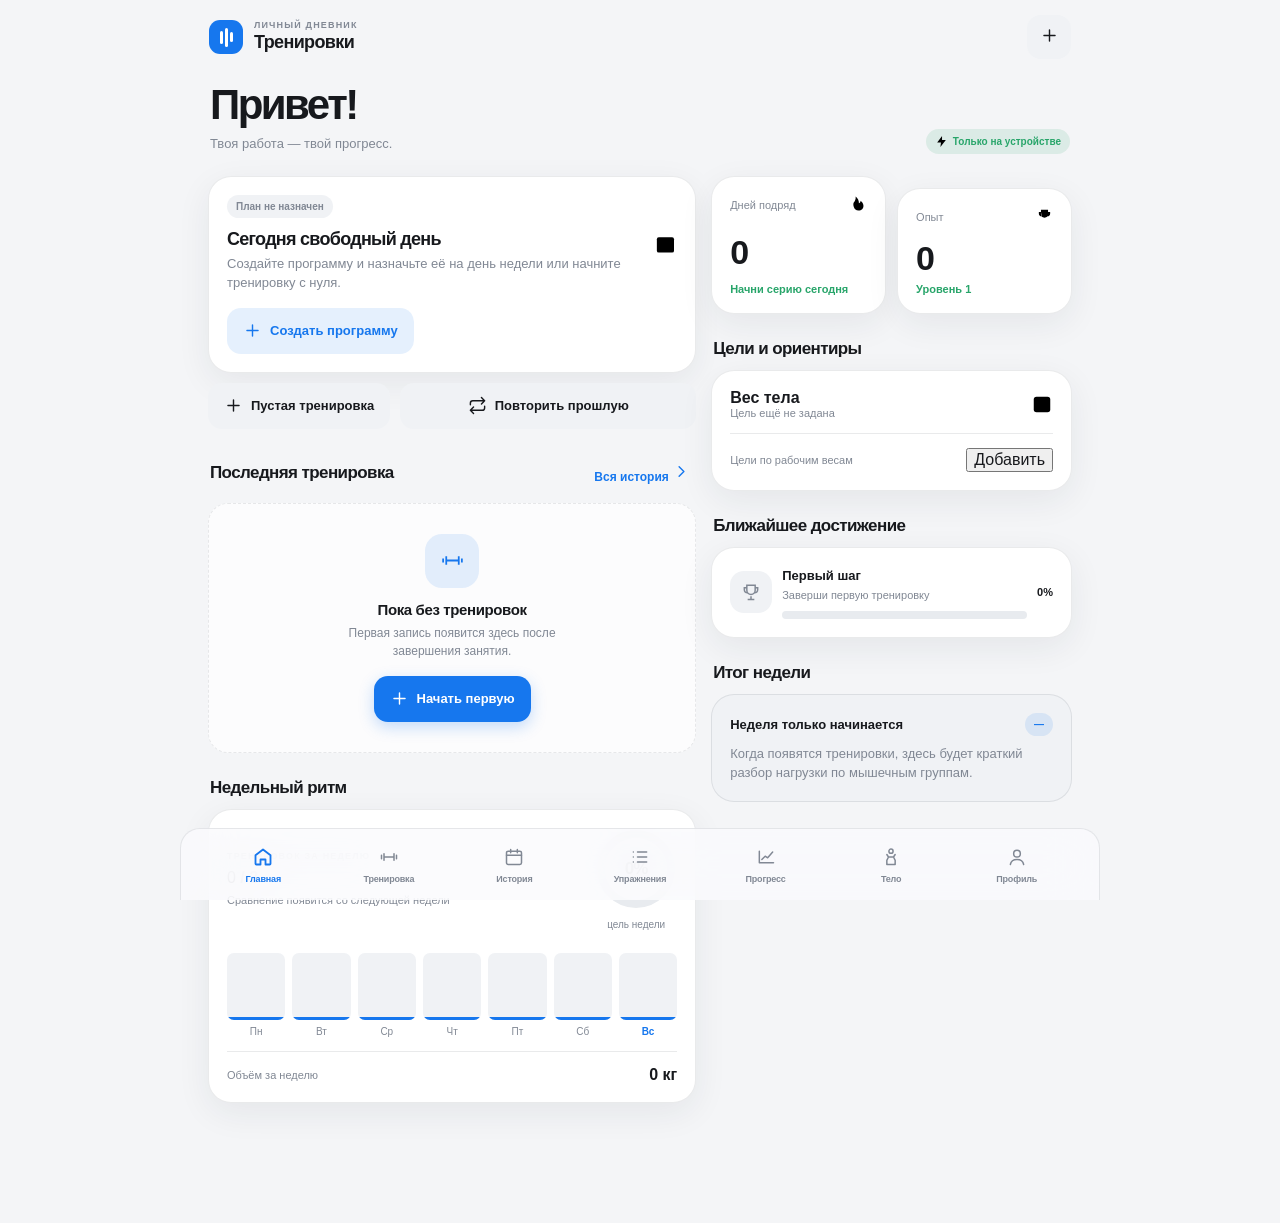
==== index.html @ ddfac9c4 "chore: version app after rest timer resume fix" ====
<!doctype html>
<html lang="ru">
<head>
  <meta charset="utf-8">
  <meta name="viewport" content="width=device-width, initial-scale=1, maximum-scale=1, user-scalable=no, viewport-fit=cover">
  <meta name="theme-color" content="#f4f5f7" media="(prefers-color-scheme: light)">
  <meta name="theme-color" content="#101114" media="(prefers-color-scheme: dark)">
  <meta name="apple-mobile-web-app-capable" content="yes">
  <meta name="apple-mobile-web-app-status-bar-style" content="default">
  <meta name="apple-mobile-web-app-title" content="Тренировки">
  <meta name="mobile-web-app-capable" content="yes">
  <meta name="description" content="Личный дневник тренировок. Записывайте подходы, отслеживайте рабочие веса и прогресс. Все данные хранятся только на устройстве.">
  <meta property="og:title" content="Тренировки — личный дневник">
  <meta property="og:description" content="Офлайн-дневник тренировок с историей, замерами и аналитикой.">
  <meta property="og:type" content="website">
  <title>Тренировки — личный дневник</title>
  <link rel="manifest" href="./manifest.webmanifest">
  <link rel="icon" href="./icons/icon-192.svg" type="image/svg+xml">
  <link rel="apple-touch-icon" href="./icons/apple-touch-icon.svg">
  <link rel="stylesheet" href="./css/styles.css">
</head>
<body>
  <div id="app" class="app-shell">
    <header class="topbar">
      <div class="brand-mark" aria-hidden="true"><span></span><span></span><span></span></div>
      <div class="topbar-copy"><span class="eyebrow">ЛИЧНЫЙ ДНЕВНИК</span><span class="topbar-title">Тренировки</span></div>
      <button class="icon-button topbar-action" data-action="quick-add" aria-label="Быстрое действие" title="Быстрое действие"><span data-icon="plus"></span></button>
    </header>
    <main id="screen" class="screen" tabindex="-1" aria-live="polite"></main>
    <div id="live-workout-indicator" class="live-workout-indicator" hidden aria-live="off"></div>
    <nav class="tabbar" aria-label="Основная навигация">
      <button class="tab-item is-active" data-tab="home"><span data-icon="house"></span><small>Главная</small></button>
      <button class="tab-item" data-tab="workout"><span data-icon="dumbbell"></span><small>Тренировка</small></button>
      <button class="tab-item" data-tab="history"><span data-icon="calendar"></span><small>История</small></button>
      <button class="tab-item" data-tab="exercises"><span data-icon="list"></span><small>Упражнения</small></button>
      <button class="tab-item" data-tab="progress"><span data-icon="chart"></span><small>Прогресс</small></button>
      <button class="tab-item" data-tab="body"><span data-icon="body"></span><small>Тело</small></button>
      <button class="tab-item" data-tab="profile"><span data-icon="user"></span><small>Профиль</small></button>
    </nav>
  </div>
  <div id="modal-root"></div>
  <div id="toast-root" class="toast-root" aria-live="polite"></div>
  <script src="./js/db.js"></script>
  <script src="./js/utils.js"></script>
  <script src="./js/charts.js"></script>
  <script src="./js/xlsx.js"></script>
  <script src="./js/backup.js"></script>
  <script src="./js/app.js?v=1.1.10"></script>
</body>
</html>
---- css/styles.css ----
:root {
  color-scheme: light;
  --bg: #f4f5f7;
  --surface: #ffffff;
  --surface-2: #f0f2f5;
  --surface-3: #e8ebef;
  --text: #17191d;
  --muted: #818894;
  --line: rgba(20, 28, 40, .09);
  --accent: #1677ee;
  --accent-soft: rgba(22,119,238,.11);
  --green: #28a56a;
  --green-soft: rgba(40,165,106,.12);
  --orange: #e59b36;
  --red: #e45b63;
  --purple: #896ce0;
  --shadow: 0 10px 34px rgba(28, 40, 58, .07);
  --tab-bg: rgba(250,251,253,.82);
  --radius: 23px;
  --safe-bottom: env(safe-area-inset-bottom, 0px);
  --safe-top: env(safe-area-inset-top, 0px);
  font-family: -apple-system, BlinkMacSystemFont, "SF Pro Display", "SF Pro Text", "Segoe UI", Roboto, Helvetica, Arial, sans-serif;
  -webkit-font-smoothing: antialiased;
  text-rendering: optimizeLegibility;
}
:root[data-theme="dark"] {
  color-scheme: dark;
  --bg: #101114;
  --surface: #1a1c21;
  --surface-2: #24272e;
  --surface-3: #30343d;
  --text: #f2f3f5;
  --muted: #969daa;
  --line: rgba(235,240,248,.09);
  --accent: #5b9cff;
  --accent-soft: rgba(91,156,255,.16);
  --green: #48c58a;
  --green-soft: rgba(72,197,138,.14);
  --orange: #efb45c;
  --red: #ff747c;
  --purple: #a18bf3;
  --shadow: 0 12px 38px rgba(0,0,0,.23);
  --tab-bg: rgba(25,27,32,.84);
}
* { box-sizing: border-box; }
html { min-height: 100%; background: var(--bg); overscroll-behavior-y: none; }
body { margin: 0; min-width: 320px; min-height: 100dvh; background: var(--bg); color: var(--text); overflow-x: hidden; }
button, input, select, textarea { font: inherit; }
button { color: inherit; }
button:focus-visible, input:focus-visible, select:focus-visible, textarea:focus-visible { outline: 3px solid color-mix(in srgb, var(--accent) 34%, transparent); outline-offset: 2px; }
button:disabled { opacity: .42; pointer-events: none; }
.app-shell { width: 100%; max-width: 920px; min-height: 100dvh; margin: 0 auto; padding: calc(var(--safe-top) + 10px) 18px calc(105px + var(--safe-bottom)); }
.topbar { height: 54px; display: flex; align-items: center; gap: 11px; margin: 0 1px 20px; }
.brand-mark { width: 34px; height: 34px; background: var(--accent); border-radius: 11px; display: flex; align-items: center; justify-content: center; gap: 2px; }
.brand-mark span { height: 13px; width: 3px; border-radius: 3px; background: #fff; }
.brand-mark span:nth-child(2) { height: 19px; }
.brand-mark span:nth-child(3) { height: 10px; }
.topbar-copy { display: flex; flex-direction: column; gap: 1px; }
.eyebrow { font-size: 9px; line-height: 1.1; letter-spacing: .13em; font-weight: 750; color: var(--muted); }
.topbar-title { font-size: 18px; font-weight: 760; letter-spacing: -.035em; }
.topbar-action { margin-left: auto; }
.screen { min-height: 60vh; outline: none; border: 0; box-shadow: none; animation: screen-in .32s cubic-bezier(.2,.8,.2,1) both; }
@keyframes screen-in { from { opacity: 0; transform: translateY(7px); } to { opacity: 1; transform: translateY(0); } }
.page-heading { display: flex; align-items: flex-end; justify-content: space-between; gap: 12px; margin: 7px 2px 22px; }
.page-heading h1 { font-size: clamp(31px, 8vw, 42px); letter-spacing: -.06em; line-height: 1.02; margin: 0; font-weight: 780; }
.page-heading p { margin: 8px 0 0; color: var(--muted); font-size: 13px; line-height: 1.45; }
.section-heading { display: flex; align-items: center; justify-content: space-between; gap: 12px; margin: 25px 2px 11px; }
.section-heading h2 { font-size: 17px; letter-spacing: -.035em; margin: 0; font-weight: 730; }
.section-heading .subtle-link { color: var(--accent); font-size: 12px; font-weight: 650; border: 0; background: none; padding: 8px 3px; min-height: 36px; }
.card { background: var(--surface); border: 1px solid var(--line); border-radius: var(--radius); padding: 18px; box-shadow: var(--shadow); min-width: 0; }
.card + .card { margin-top: 12px; }
.card.soft { background: var(--surface-2); box-shadow: none; }
.card.accent-card { background: linear-gradient(135deg, var(--accent), #4d9af4); color: white; border: 0; }
.card.accent-card .muted, .card.accent-card .eyebrow { color: rgba(255,255,255,.72); }
.card.green-card { background: var(--green-soft); border-color: transparent; box-shadow: none; }
.grid-2 { display: grid; grid-template-columns: repeat(2,minmax(0,1fr)); gap: 11px; }
.grid-3 { display: grid; grid-template-columns: repeat(3,minmax(0,1fr)); gap: 9px; }
.kpi { min-height: 112px; display: flex; flex-direction: column; justify-content: space-between; }
.kpi .kpi-value { font-size: clamp(27px, 7vw, 34px); letter-spacing: -.06em; font-weight: 780; line-height: 1; margin-top: 13px; }
.kpi .kpi-label { color: var(--muted); font-size: 11px; line-height: 1.35; }
.kpi .kpi-foot { font-size: 11px; margin-top: 8px; color: var(--green); font-weight: 650; }
.muted { color: var(--muted); }
.small { font-size: 11px; }
.body-copy { color: var(--muted); line-height: 1.5; font-size: 13px; }
.row { display: flex; align-items: center; gap: 10px; min-width: 0; }
.row.between { justify-content: space-between; }
.row.wrap { flex-wrap: wrap; }
.stack { display: flex; flex-direction: column; gap: 10px; }
.pill { display: inline-flex; align-items: center; gap: 5px; border-radius: 999px; padding: 6px 9px; font-size: 10px; font-weight: 690; background: var(--surface-2); color: var(--muted); white-space: nowrap; }
.pill.blue { color: var(--accent); background: var(--accent-soft); }
.pill.green { color: var(--green); background: var(--green-soft); }
.pill.orange { color: var(--orange); background: color-mix(in srgb, var(--orange) 14%, transparent); }
.pill.red { color: var(--red); background: color-mix(in srgb, var(--red) 13%, transparent); }
.btn { border: 0; min-height: 46px; border-radius: 14px; padding: 0 16px; display: inline-flex; align-items: center; justify-content: center; gap: 8px; font-size: 13px; font-weight: 700; cursor: pointer; transition: transform .18s cubic-bezier(.2,.8,.2,1), filter .18s, background .18s; }
.btn:active, .icon-button:active, .tab-item:active { transform: scale(.96); }
.btn.primary { color: #fff; background: var(--accent); box-shadow: 0 5px 15px color-mix(in srgb, var(--accent) 25%, transparent); }
.btn.secondary { color: var(--text); background: var(--surface-2); }
.btn.ghost { color: var(--accent); background: var(--accent-soft); }
.btn.danger { color: var(--red); background: color-mix(in srgb, var(--red) 12%, transparent); }
.btn.success { color: white; background: var(--green); }
.btn.small-btn { min-height: 36px; border-radius: 11px; padding: 0 11px; font-size: 11px; }
.btn.block { width: 100%; }
.btn.icon-only { width: 44px; padding: 0; }
.icon-button { width: 44px; height: 44px; border: 0; border-radius: 14px; background: var(--surface-2); display: inline-flex; align-items: center; justify-content: center; cursor: pointer; transition: transform .18s; flex: 0 0 auto; }
.icon-button svg, .btn svg, .tab-item svg, .section-heading svg { width: 19px; height: 19px; stroke: currentColor; fill: none; stroke-width: 1.8; stroke-linecap: round; stroke-linejoin: round; }
.tabbar { position: fixed; z-index: 30; bottom: 0; left: 0; right: 0; width: min(100%, 920px); margin: 0 auto; padding: 8px 7px calc(7px + var(--safe-bottom)); display: grid; grid-template-columns: repeat(7,minmax(0,1fr)); gap: 1px; background: var(--tab-bg); backdrop-filter: blur(24px) saturate(180%); -webkit-backdrop-filter: blur(24px) saturate(180%); border-top: 1px solid var(--line); }
.tab-item { min-width: 0; min-height: 56px; border: 0; background: transparent; color: var(--muted); display: flex; flex-direction: column; align-items: center; justify-content: center; gap: 4px; border-radius: 12px; transition: color .2s, transform .2s; padding: 3px 0; }
.tab-item svg { width: 20px; height: 20px; }
.tab-item small { font-size: 9px; font-weight: 640; line-height: 1; white-space: nowrap; letter-spacing: -.02em; }
.tab-item.is-active { color: var(--accent); }
.tab-item.is-active svg { stroke-width: 2.2; }
.progress-ring { width: 82px; height: 82px; position: relative; display: inline-grid; place-items: center; flex: 0 0 auto; }
.progress-ring svg { width: 100%; height: 100%; transform: rotate(-90deg); overflow: visible; }
.progress-ring circle { fill: none; stroke-width: 8; }
.progress-ring .track { stroke: var(--surface-3); }
.progress-ring .value { stroke: var(--accent); stroke-linecap: round; stroke-dasharray: 220; stroke-dashoffset: 220; transition: stroke-dashoffset .8s cubic-bezier(.2,.8,.2,1); }
.progress-ring .ring-label { position: absolute; font-size: 17px; font-weight: 760; letter-spacing: -.05em; }
.ring-caption { font-size: 10px; color: var(--muted); text-align: center; margin-top: 5px; }
.week-bars { display: flex; align-items: flex-end; justify-content: space-between; height: 94px; gap: 7px; margin-top: 13px; }
.week-day { flex: 1; display: flex; flex-direction: column; align-items: center; gap: 6px; min-width: 0; }
.week-day .bar-track { width: 100%; height: 67px; background: var(--surface-2); border-radius: 7px; display: flex; align-items: flex-end; overflow: hidden; }
.week-day .bar-fill { width: 100%; border-radius: 7px; min-height: 3px; background: var(--accent); transition: height .7s cubic-bezier(.2,.8,.2,1); }
.week-day.today .day-label { color: var(--accent); font-weight: 800; }
.day-label { font-size: 10px; color: var(--muted); }
.plan-item, .list-item { display: flex; align-items: center; gap: 12px; padding: 12px 0; border-bottom: 1px solid var(--line); min-width: 0; }
.plan-item:last-child, .list-item:last-child { border-bottom: 0; padding-bottom: 0; }
.plan-item:first-child, .list-item:first-child { padding-top: 0; }
.list-icon { width: 39px; height: 39px; display: grid; place-items: center; border-radius: 13px; background: var(--surface-2); color: var(--accent); flex: 0 0 auto; }
.list-icon svg { width: 18px; height: 18px; stroke: currentColor; fill: none; stroke-width: 1.8; }
.list-main { min-width: 0; flex: 1; }
.list-title { font-size: 13px; font-weight: 700; overflow-wrap: anywhere; }
.list-meta { font-size: 11px; color: var(--muted); margin-top: 4px; line-height: 1.35; }
.list-value { text-align: right; font-size: 12px; font-weight: 720; white-space: nowrap; }
.empty-state { text-align: center; padding: 30px 18px; border: 1px dashed var(--line); border-radius: 20px; background: color-mix(in srgb, var(--surface) 68%, transparent); }
.empty-icon { width: 54px; height: 54px; margin: 0 auto 13px; display: grid; place-items: center; background: var(--accent-soft); color: var(--accent); border-radius: 17px; }
.empty-icon svg { width: 25px; height: 25px; stroke: currentColor; fill: none; stroke-width: 1.7; }
.empty-state h3 { font-size: 15px; margin: 0 0 6px; letter-spacing: -.025em; }
.empty-state p { max-width: 260px; margin: 0 auto 16px; color: var(--muted); font-size: 12px; line-height: 1.5; }
.field { display: flex; flex-direction: column; gap: 7px; min-width: 0; }
.field label { color: var(--muted); font-size: 11px; font-weight: 650; }
.input, .select, .textarea { width: 100%; min-height: 46px; border: 1px solid var(--line); border-radius: 13px; background: var(--surface-2); color: var(--text); padding: 0 12px; outline: 0; font-size: 14px; }
.textarea { resize: vertical; min-height: 82px; padding-top: 11px; }
.input:focus, .select:focus, .textarea:focus { border-color: var(--accent); }
.form-grid { display: grid; grid-template-columns: repeat(2,minmax(0,1fr)); gap: 12px; }
.form-grid .full { grid-column: 1 / -1; }
.searchbox { display: flex; align-items: center; gap: 9px; padding: 0 13px; min-height: 46px; background: var(--surface); border: 1px solid var(--line); border-radius: 14px; }
.searchbox svg { width: 18px; height: 18px; stroke: var(--muted); fill: none; stroke-width: 1.8; }
.searchbox input { flex: 1; width: 0; border: 0; outline: 0; color: var(--text); background: transparent; font-size: 13px; }
.segmented { display: flex; padding: 4px; gap: 3px; border-radius: 13px; background: var(--surface-2); }
.segmented button { flex: 1; min-height: 34px; border: 0; border-radius: 10px; background: transparent; color: var(--muted); font-size: 11px; font-weight: 680; padding: 0 8px; }
.segmented button.active { background: var(--surface); color: var(--text); box-shadow: 0 2px 8px rgba(0,0,0,.08); }
.set-card { padding: 13px; border: 1px solid var(--line); border-radius: 17px; background: var(--surface); margin-top: 9px; transition: border-color .25s, background .25s, transform .25s; }
.set-card.done { border-color: color-mix(in srgb, var(--green) 40%, transparent); background: var(--green-soft); animation: set-done .35s cubic-bezier(.2,.8,.2,1); }
@keyframes set-done { 0% { transform: scale(.985); } 65% { transform: scale(1.01); } 100% { transform: scale(1); } }
.set-head { display: flex; align-items: center; justify-content: space-between; margin-bottom: 10px; }
.set-number { font-size: 11px; font-weight: 750; color: var(--muted); }
.set-controls { display: grid; grid-template-columns: 1fr 1fr; gap: 10px; }
.stepper { min-width: 0; display: grid; grid-template-columns: 34px minmax(0,1fr) 34px; align-items: center; height: 48px; border-radius: 13px; background: var(--surface-2); overflow: hidden; }
.stepper button { border: 0; background: transparent; color: var(--accent); height: 48px; font-size: 21px; font-weight: 450; cursor: pointer; }
.stepper input { min-width: 0; width: 100%; border: 0; outline: 0; text-align: center; background: transparent; color: var(--text); font-size: 17px; font-weight: 760; letter-spacing: -.04em; appearance: textfield; }
.stepper input::-webkit-outer-spin-button, .stepper input::-webkit-inner-spin-button { appearance: none; margin: 0; }
.step-label { font-size: 9px; color: var(--muted); text-align: center; margin-bottom: 4px; }
.set-actions { display: flex; align-items: center; gap: 8px; margin-top: 10px; }
.set-actions .btn { min-height: 42px; flex: 1; }
.set-actions .icon-button { width: 42px; height: 42px; }
.exercise-session { padding: 16px; background: var(--surface-2); border-radius: 20px; margin-top: 13px; }
.exercise-session-head { display: flex; align-items: center; gap: 10px; }
.exercise-session-head .list-main { min-width: 0; }
.exercise-session-title { font-size: 15px; font-weight: 760; letter-spacing: -.03em; }
.exercise-session .exercise-meta { margin-top: 4px; font-size: 10px; color: var(--muted); }
.rest-panel { position: sticky; top: calc(var(--safe-top) + 5px); z-index: 12; display: flex; align-items: center; gap: 13px; background: var(--surface); border: 1px solid var(--line); border-radius: 20px; box-shadow: var(--shadow); padding: 12px 14px; margin: 0 0 13px; }
.rest-ring { width: 48px; height: 48px; flex: 0 0 auto; }
.rest-ring circle { fill: none; stroke-width: 5; }
.rest-ring .track { stroke: var(--surface-3); }
.rest-ring .progress { stroke: var(--accent); stroke-linecap: round; transform: rotate(-90deg); transform-origin: center; transition: stroke-dashoffset .4s linear; }
.rest-info { flex: 1; min-width: 0; }
.rest-time { font-size: 21px; font-weight: 780; letter-spacing: -.05em; }
.rest-caption { color: var(--muted); font-size: 10px; margin-top: 1px; }
.rest-actions { display: flex; gap: 5px; }
.rest-actions button { border: 0; background: var(--surface-2); min-width: 39px; height: 39px; border-radius: 12px; font-size: 11px; font-weight: 700; color: var(--text); }
.workout-stats { display: grid; grid-template-columns: repeat(3,1fr); gap: 7px; margin: 13px 0; }
.workout-stat { background: var(--surface); border-radius: 14px; padding: 10px; text-align: center; border: 1px solid var(--line); }
.workout-stat b { display: block; font-size: 17px; letter-spacing: -.04em; }
.workout-stat span { font-size: 9px; color: var(--muted); }
.calendar-grid { display: grid; grid-template-columns: repeat(7,minmax(0,1fr)); gap: 5px; }
.calendar-head { font-size: 9px; text-align: center; color: var(--muted); padding: 5px 0; }
.calendar-day { min-width: 0; aspect-ratio: 1; border-radius: 10px; border: 0; background: var(--surface-2); color: var(--text); font-size: 11px; position: relative; }
.calendar-day.outside { opacity: .25; }
.calendar-day.today { outline: 2px solid var(--accent); outline-offset: -2px; }
.calendar-day.has-workout { background: var(--accent-soft); color: var(--accent); font-weight: 800; }
.calendar-day.intensity-2 { background: color-mix(in srgb, var(--accent) 28%, var(--surface-2)); }
.calendar-day.intensity-3 { background: color-mix(in srgb, var(--accent) 48%, var(--surface-2)); color: white; }
.calendar-day.selected { box-shadow: inset 0 0 0 2px var(--accent); }
.chart-wrap { position: relative; min-width: 0; width: 100%; margin-top: 10px; }
.chart-svg { display: block; width: 100%; overflow: visible; }
.chart-gridline { stroke: var(--line); stroke-width: 1; stroke-dasharray: 3 4; }
.chart-line { fill: none; stroke: var(--accent); stroke-width: 2.7; stroke-linecap: round; stroke-linejoin: round; stroke-dasharray: 900; stroke-dashoffset: 900; animation: draw-line 1s cubic-bezier(.2,.8,.2,1) forwards; }
@keyframes draw-line { to { stroke-dashoffset: 0; } }
.chart-area { fill: url(#chart-gradient); opacity: .18; }
.chart-point { fill: var(--surface); stroke: var(--accent); stroke-width: 2.4; cursor: pointer; }
.chart-point:focus { stroke-width: 4; outline: none; }
.chart-label { fill: var(--muted); font-size: 9px; }
.chart-tooltip { padding: 9px 12px; border-radius: 12px; background: var(--text); color: var(--bg); font-size: 11px; box-shadow: var(--shadow); }
.bar-chart { display: flex; align-items: flex-end; gap: 8px; height: 142px; border-bottom: 1px solid var(--line); padding: 0 3px; }
.bar-col { flex: 1; min-width: 0; height: 100%; display: flex; flex-direction: column; align-items: center; justify-content: flex-end; gap: 7px; }
.bar-col i { width: min(100%,30px); min-height: 3px; border-radius: 7px 7px 3px 3px; background: var(--accent); transition: height .7s cubic-bezier(.2,.8,.2,1); }
.bar-col small { font-size: 9px; color: var(--muted); }
.heatmap { display: grid; grid-template-columns: repeat(13,minmax(0,1fr)); gap: 4px; }
.heat-cell { aspect-ratio: 1; border-radius: 4px; background: var(--surface-2); }
.heat-cell.l1 { background: color-mix(in srgb, var(--green) 22%, var(--surface-2)); }
.heat-cell.l2 { background: color-mix(in srgb, var(--green) 47%, var(--surface-2)); }
.heat-cell.l3 { background: color-mix(in srgb, var(--green) 72%, var(--surface-2)); }
.heat-cell.l4 { background: var(--green); }
.achievement { display: flex; align-items: center; gap: 11px; padding: 12px 0; border-bottom: 1px solid var(--line); }
.achievement:last-child { border: 0; padding-bottom: 0; }
.achievement-icon { width: 42px; height: 42px; display: grid; place-items: center; border-radius: 14px; background: var(--orange); color: #fff; flex: 0 0 auto; }
.achievement-icon.locked { background: var(--surface-2); color: var(--muted); }
.achievement-icon svg { width: 20px; height: 20px; fill: none; stroke: currentColor; stroke-width: 1.8; }
.achievement-copy { flex: 1; min-width: 0; }
.achievement-copy b { font-size: 12px; display: block; }
.achievement-copy span { font-size: 10px; color: var(--muted); display: block; margin-top: 3px; }
.toggle-row { display: flex; align-items: center; justify-content: space-between; gap: 14px; min-height: 58px; border-bottom: 1px solid var(--line); }
.toggle-row:last-child { border: 0; }
.toggle-copy b { display: block; font-size: 13px; font-weight: 680; }
.toggle-copy span { display: block; font-size: 10px; color: var(--muted); margin-top: 4px; }
.toggle { width: 49px; height: 29px; padding: 3px; border-radius: 99px; background: var(--surface-3); border: 0; transition: background .2s; flex: 0 0 auto; }
.toggle::after { content: ""; display: block; width: 23px; height: 23px; border-radius: 50%; background: white; box-shadow: 0 1px 3px rgba(0,0,0,.22); transition: transform .22s cubic-bezier(.2,.8,.2,1); }
.toggle[aria-checked="true"] { background: var(--green); }
.toggle[aria-checked="true"]::after { transform: translateX(20px); }
.divider { height: 1px; background: var(--line); margin: 14px 0; }
.modal-backdrop { position: fixed; z-index: 60; inset: 0; background: rgba(7,12,20,.44); backdrop-filter: blur(5px); display: flex; align-items: flex-end; justify-content: center; animation: fade-in .18s ease; }
.modal-sheet { width: min(100%,620px); max-height: min(88dvh,850px); overflow: auto; overscroll-behavior: contain; border-radius: 26px 26px 0 0; background: var(--surface); color: var(--text); padding: 10px 18px calc(24px + var(--safe-bottom)); box-shadow: 0 -15px 50px rgba(0,0,0,.2); animation: sheet-in .32s cubic-bezier(.2,.8,.2,1); }
@keyframes sheet-in { from { transform: translateY(35px); opacity: .6; } to { transform: translateY(0); opacity: 1; } }
@keyframes fade-in { from { opacity: 0; } to { opacity: 1; } }
.sheet-handle { width: 38px; height: 5px; border-radius: 99px; background: var(--surface-3); margin: 3px auto 17px; }
.modal-head { display: flex; align-items: flex-start; justify-content: space-between; gap: 12px; margin-bottom: 18px; }
.modal-head h2 { font-size: 22px; margin: 0; letter-spacing: -.05em; }
.modal-head p { color: var(--muted); font-size: 11px; margin: 5px 0 0; }
.modal-close { width: 36px; height: 36px; border: 0; border-radius: 50%; background: var(--surface-2); color: var(--muted); font-size: 19px; }
.modal-actions { display: flex; gap: 9px; margin-top: 17px; }
.modal-actions .btn { flex: 1; }
.toast-root { position: fixed; z-index: 100; left: 50%; bottom: calc(90px + var(--safe-bottom)); transform: translateX(-50%); width: max-content; max-width: calc(100% - 32px); pointer-events: none; }
.toast { background: var(--text); color: var(--bg); padding: 11px 16px; border-radius: 14px; box-shadow: var(--shadow); font-size: 12px; font-weight: 650; margin-top: 7px; animation: toast-in .25s ease both; }
@keyframes toast-in { from { opacity: 0; transform: translateY(8px) scale(.97); } to { opacity: 1; transform: translateY(0) scale(1); } }
.toast.success { background: var(--green); color: #fff; }
.toast.error { background: var(--red); color: #fff; }
.inline-notice { padding: 12px 14px; background: var(--accent-soft); color: var(--accent); border-radius: 14px; font-size: 11px; line-height: 1.45; }
.timer-big { font-size: clamp(44px,13vw,62px); font-weight: 800; letter-spacing: -.07em; text-align: center; margin: 15px 0 6px; font-variant-numeric: tabular-nums; }
.timer-sub { font-size: 11px; color: var(--muted); text-align: center; }
.compare { display: flex; align-items: center; gap: 8px; font-size: 11px; }
.compare .positive { color: var(--green); font-weight: 750; }
.compare .negative { color: var(--red); font-weight: 750; }
.month-title { text-align: center; font-size: 14px; font-weight: 730; min-width: 150px; }
.month-nav { width: 35px; height: 35px; border: 0; background: var(--surface-2); border-radius: 11px; font-size: 18px; }
.tag-option { display: inline-flex; align-items: center; gap: 6px; background: var(--surface-2); border: 1px solid var(--line); padding: 8px 10px; border-radius: 99px; font-size: 10px; color: var(--muted); margin: 0 5px 6px 0; }
.tag-option input { accent-color: var(--accent); }
.progress-track { height: 8px; background: var(--surface-3); border-radius: 99px; overflow: hidden; }
.progress-fill { height: 100%; background: var(--accent); border-radius: 99px; transition: width .7s cubic-bezier(.2,.8,.2,1); }
.record-banner { border: 1px solid color-mix(in srgb, var(--orange) 45%, transparent); background: color-mix(in srgb, var(--orange) 13%, var(--surface)); border-radius: 17px; padding: 12px 14px; margin: 9px 0; animation: record-pop .4s cubic-bezier(.2,.8,.2,1); }
@keyframes record-pop { 0% { transform: scale(.96); opacity: .5; } 75% { transform: scale(1.02); } 100% { transform: scale(1); opacity: 1; } }
.hidden { display: none !important; }
@media (min-width: 700px) {
  .app-shell { padding-left: 28px; padding-right: 28px; }
  .screen { padding-bottom: 15px; }
  .home-layout { display: grid; grid-template-columns: 1.15fr .85fr; align-items: start; gap: 15px; }
  .home-layout > .home-primary, .home-layout > .home-secondary { min-width: 0; }
  .home-layout .section-heading:first-child { margin-top: 0; }
  .modal-backdrop { align-items: center; padding: 20px; }
  .modal-sheet { border-radius: 26px; padding-bottom: 24px; }
  .tabbar { border: 1px solid var(--line); border-bottom: 0; border-radius: 20px 20px 0 0; padding-left: 20px; padding-right: 20px; }
}
@media (max-width: 370px) {
  .app-shell { padding-left: 12px; padding-right: 12px; }
  .tabbar { padding-left: 2px; padding-right: 2px; }
  .tab-item small { font-size: 8px; }
  .tab-item svg { width: 18px; height: 18px; }
  .card { padding: 15px; }
  .set-controls { gap: 6px; }
  .stepper { grid-template-columns: 29px minmax(0,1fr) 29px; }
}
@media (prefers-reduced-motion: reduce) {
  *, *::before, *::after { scroll-behavior: auto !important; animation-duration: .01ms !important; animation-iteration-count: 1 !important; transition-duration: .01ms !important; }
}

/* The app shell must not draw a browser-like focus frame around the whole viewport. */
#screen:focus, #screen:focus-visible, .app-shell:focus, .app-shell:focus-visible { outline: none !important; box-shadow: none !important; }

/* Training interaction: prevent accidental browser zoom during repeated set entry. */
html, body { touch-action: pan-y; }
button, input, select, textarea, .btn, .icon-button, .tab-item { touch-action: manipulation; }

/* Persistent live workout status, visible while navigating any app tab. */
.live-workout-indicator {
  position: fixed;
  z-index: 28;
  left: 50%;
  bottom: calc(82px + var(--safe-bottom));
  width: min(520px, calc(100% - 24px));
  transform: translateX(-50%);
  pointer-events: none;
}
.live-workout-indicator[hidden] { display: none !important; }
.live-workout-button {
  width: 100%;
  min-height: 56px;
  display: flex;
  align-items: center;
  gap: 11px;
  padding: 9px 14px;
  border: 1px solid color-mix(in srgb, var(--accent) 24%, var(--line));
  border-radius: 18px;
  background: color-mix(in srgb, var(--surface) 92%, transparent);
  color: var(--text);
  box-shadow: 0 8px 28px rgba(10,20,35,.18);
  backdrop-filter: blur(22px) saturate(170%);
  -webkit-backdrop-filter: blur(22px) saturate(170%);
  text-align: left;
  pointer-events: auto;
}
.live-pulse {
  width: 9px;
  height: 9px;
  flex: 0 0 auto;
  border-radius: 50%;
  background: var(--green);
  box-shadow: 0 0 0 5px var(--green-soft);
  animation: live-pulse 1.8s ease-out infinite;
}
@keyframes live-pulse {
  0%, 100% { box-shadow: 0 0 0 4px var(--green-soft); }
  50% { box-shadow: 0 0 0 7px var(--green-soft); }
}
.live-workout-copy { display: flex; flex-direction: column; gap: 3px; min-width: 0; flex: 1; }
.live-workout-copy b { font-size: 12px; overflow: hidden; text-overflow: ellipsis; white-space: nowrap; }
.live-workout-copy small { color: var(--muted); font-size: 10px; }
.live-workout-time { color: var(--accent); font-variant-numeric: tabular-nums; font-weight: 780; font-size: 17px; white-space: nowrap; }
@media (min-width: 700px) { .live-workout-indicator { bottom: 88px; } }
@media (prefers-reduced-motion: reduce) { .live-pulse { animation: none; } }
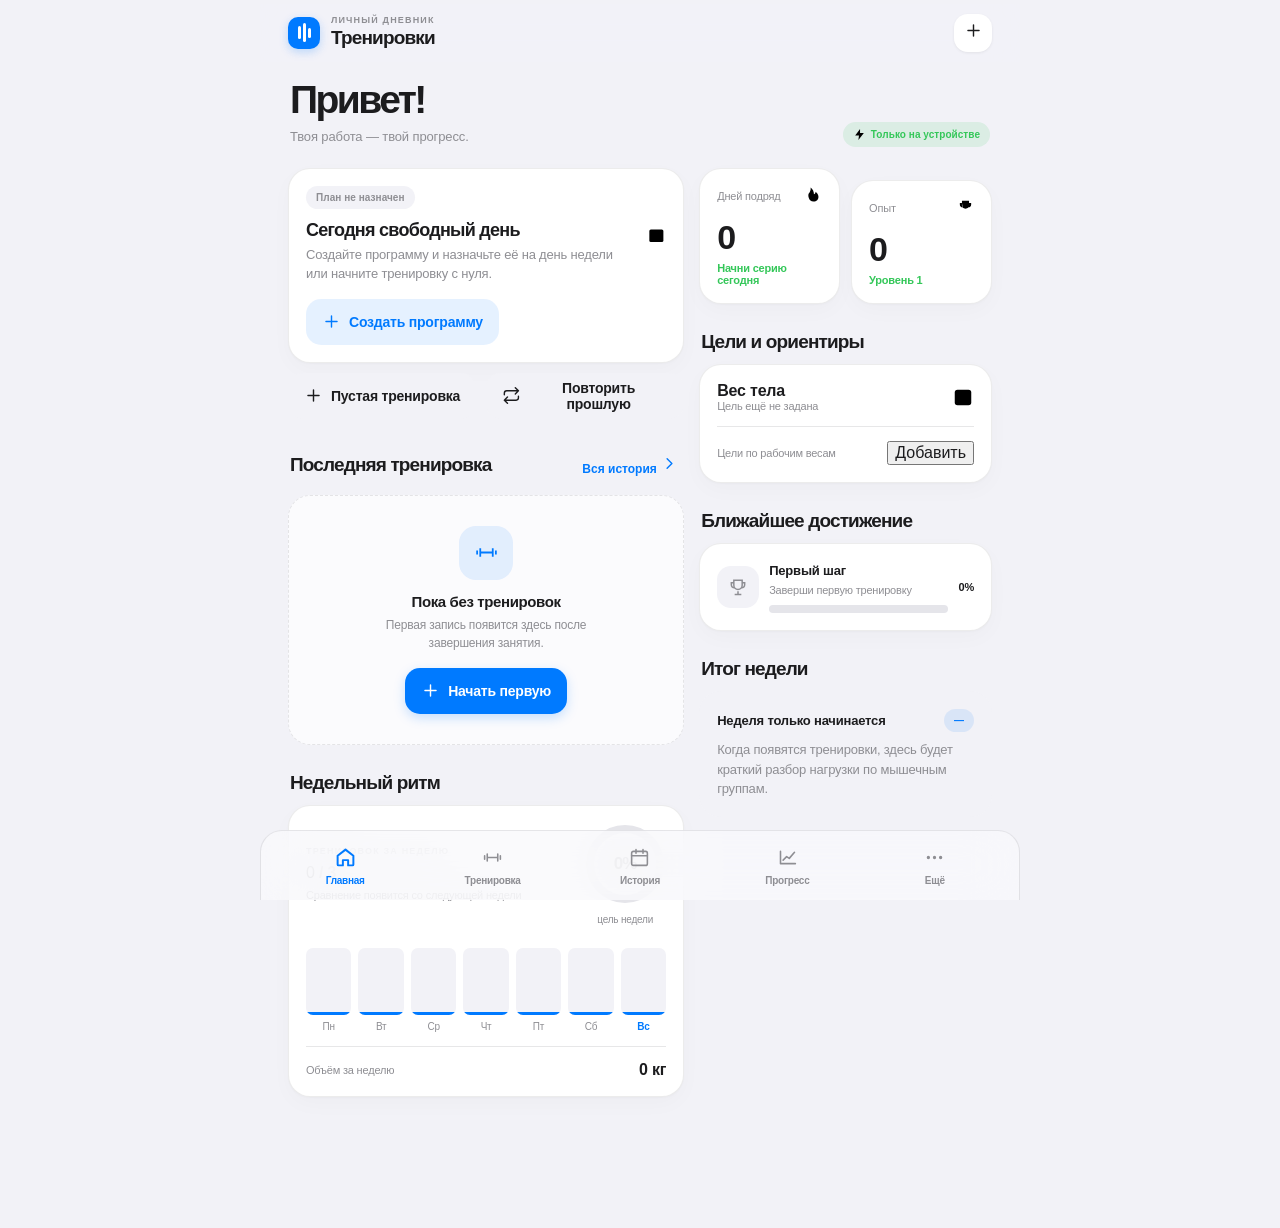
==== commit d69f8cd3: "feat: refresh mobile interface with iOS-style motion" ====
--- a/index.html
+++ b/index.html
@@ -3,8 +3,8 @@
 <head>
   <meta charset="utf-8">
   <meta name="viewport" content="width=device-width, initial-scale=1, maximum-scale=1, user-scalable=no, viewport-fit=cover">
-  <meta name="theme-color" content="#f4f5f7" media="(prefers-color-scheme: light)">
-  <meta name="theme-color" content="#101114" media="(prefers-color-scheme: dark)">
+  <meta name="theme-color" content="#f2f2f7" media="(prefers-color-scheme: light)">
+  <meta name="theme-color" content="#000000" media="(prefers-color-scheme: dark)">
   <meta name="apple-mobile-web-app-capable" content="yes">
   <meta name="apple-mobile-web-app-status-bar-style" content="default">
   <meta name="apple-mobile-web-app-title" content="Тренировки">
@@ -32,10 +32,8 @@
       <button class="tab-item is-active" data-tab="home"><span data-icon="house"></span><small>Главная</small></button>
       <button class="tab-item" data-tab="workout"><span data-icon="dumbbell"></span><small>Тренировка</small></button>
       <button class="tab-item" data-tab="history"><span data-icon="calendar"></span><small>История</small></button>
-      <button class="tab-item" data-tab="exercises"><span data-icon="list"></span><small>Упражнения</small></button>
       <button class="tab-item" data-tab="progress"><span data-icon="chart"></span><small>Прогресс</small></button>
-      <button class="tab-item" data-tab="body"><span data-icon="body"></span><small>Тело</small></button>
-      <button class="tab-item" data-tab="profile"><span data-icon="user"></span><small>Профиль</small></button>
+      <button class="tab-item" data-tab="more"><span data-icon="more"></span><small>Ещё</small></button>
     </nav>
   </div>
   <div id="modal-root"></div>
@@ -45,6 +43,6 @@
   <script src="./js/charts.js"></script>
   <script src="./js/xlsx.js"></script>
   <script src="./js/backup.js"></script>
-  <script src="./js/app.js?v=1.1.10"></script>
+  <script src="./js/app.js?v=1.2.0"></script>
 </body>
 </html>
--- a/css/styles.css
+++ b/css/styles.css
@@ -336,3 +336,255 @@
 .live-workout-time { color: var(--accent); font-variant-numeric: tabular-nums; font-weight: 780; font-size: 17px; white-space: nowrap; }
 @media (min-width: 700px) { .live-workout-indicator { bottom: 88px; } }
 @media (prefers-reduced-motion: reduce) { .live-pulse { animation: none; } }
+
+
+/* iOS-inspired visual refresh: grouped surfaces, restrained blur, and tactile motion. */
+:root {
+  color-scheme: light;
+  --bg: #f2f2f7;
+  --surface: #ffffff;
+  --surface-2: #f2f2f7;
+  --surface-3: #e5e5ea;
+  --text: #1c1c1e;
+  --muted: #8e8e93;
+  --line: rgba(60, 60, 67, .12);
+  --accent: #007aff;
+  --accent-soft: rgba(0, 122, 255, .10);
+  --green: #34c759;
+  --green-soft: rgba(52, 199, 89, .12);
+  --orange: #ff9f0a;
+  --red: #ff3b30;
+  --purple: #af52de;
+  --shadow: 0 1px 2px rgba(20, 20, 25, .035), 0 8px 24px rgba(20, 20, 25, .035);
+  --tab-bg: rgba(249, 249, 251, .78);
+  --radius: 22px;
+  -webkit-tap-highlight-color: transparent;
+}
+:root[data-theme="dark"] {
+  color-scheme: dark;
+  --bg: #000000;
+  --surface: #1c1c1e;
+  --surface-2: #2c2c2e;
+  --surface-3: #3a3a3c;
+  --text: #f5f5f7;
+  --muted: #98989f;
+  --line: rgba(235, 235, 245, .13);
+  --accent: #0a84ff;
+  --accent-soft: rgba(10, 132, 255, .18);
+  --green: #30d158;
+  --green-soft: rgba(48, 209, 88, .15);
+  --orange: #ff9f0a;
+  --red: #ff453a;
+  --purple: #bf5af2;
+  --shadow: 0 1px 2px rgba(0, 0, 0, .18), 0 12px 32px rgba(0, 0, 0, .18);
+  --tab-bg: rgba(28, 28, 30, .78);
+}
+html, body { background: var(--bg); }
+body {
+  font-family: -apple-system, BlinkMacSystemFont, "SF Pro Display", "SF Pro Text", "Segoe UI", sans-serif;
+  letter-spacing: -.012em;
+}
+button, input, select, textarea { -webkit-tap-highlight-color: transparent; }
+.app-shell {
+  max-width: 760px;
+  padding: calc(var(--safe-top) + 4px) 18px calc(116px + var(--safe-bottom));
+}
+.topbar {
+  position: sticky;
+  top: 0;
+  z-index: 24;
+  height: calc(58px + var(--safe-top));
+  margin: calc(-1 * var(--safe-top)) -18px 18px;
+  padding: var(--safe-top) 18px 0;
+  background: color-mix(in srgb, var(--bg) 76%, transparent);
+  border-bottom: 1px solid transparent;
+  backdrop-filter: blur(22px) saturate(180%);
+  -webkit-backdrop-filter: blur(22px) saturate(180%);
+}
+.brand-mark { width: 32px; height: 32px; border-radius: 10px; box-shadow: 0 3px 10px color-mix(in srgb, var(--accent) 24%, transparent); }
+.topbar-title { font-size: 19px; font-weight: 760; letter-spacing: -.045em; }
+.topbar-action { width: 38px; height: 38px; border-radius: 50%; background: var(--surface); box-shadow: 0 1px 3px rgba(0,0,0,.07); }
+.screen { animation: none; min-height: 62vh; }
+.screen.is-entering { animation: ios-screen-enter .28s cubic-bezier(.2, .75, .25, 1) both; }
+.screen.is-entering > * { animation: ios-content-enter .34s cubic-bezier(.2, .8, .2, 1) both; }
+.screen.is-entering > *:nth-child(2) { animation-delay: .025s; }
+.screen.is-entering > *:nth-child(3) { animation-delay: .045s; }
+.screen.is-entering > *:nth-child(4) { animation-delay: .065s; }
+.screen.is-entering > *:nth-child(5) { animation-delay: .085s; }
+@keyframes ios-screen-enter {
+  from { opacity: .68; transform: translate3d(8px, 3px, 0) scale(.995); }
+  to { opacity: 1; transform: translate3d(0, 0, 0) scale(1); }
+}
+@keyframes ios-content-enter {
+  from { opacity: .55; transform: translate3d(0, 7px, 0); filter: blur(1.5px); }
+  to { opacity: 1; transform: translate3d(0, 0, 0); filter: blur(0); }
+}
+.page-heading { align-items: flex-end; margin: 10px 2px 21px; }
+.page-heading h1 { font-size: clamp(32px, 8vw, 39px); font-weight: 780; letter-spacing: -.065em; }
+.page-heading p { font-size: 13px; letter-spacing: -.01em; }
+.section-heading { margin-top: 27px; }
+.section-heading h2 { font-size: 19px; font-weight: 740; letter-spacing: -.045em; }
+.card {
+  border: 1px solid color-mix(in srgb, var(--line) 80%, transparent);
+  border-radius: 22px;
+  padding: 17px;
+  box-shadow: 0 1px 2px rgba(25, 25, 30, .025), 0 7px 22px rgba(25, 25, 30, .025);
+  transition: transform .24s cubic-bezier(.2, .8, .2, 1), box-shadow .24s ease, border-color .24s ease;
+}
+.card.soft { background: var(--surface-2); border-color: transparent; }
+.card.accent-card { box-shadow: 0 9px 24px color-mix(in srgb, var(--accent) 19%, transparent); }
+@media (hover:hover) and (pointer:fine) {
+  .card:not(.soft):hover { transform: translateY(-1px); box-shadow: var(--shadow); }
+}
+.btn {
+  min-height: 46px;
+  border-radius: 15px;
+  font-size: 14px;
+  font-weight: 680;
+  letter-spacing: -.015em;
+  transition: transform .24s cubic-bezier(.2, .9, .25, 1.35), filter .2s ease, background .2s ease, box-shadow .2s ease;
+}
+.btn.primary { background: var(--accent); box-shadow: 0 4px 12px color-mix(in srgb, var(--accent) 21%, transparent); }
+.btn.secondary { background: var(--surface-2); }
+.btn:active, .icon-button:active, .tab-item:active, .ios-settings-row:active {
+  transform: scale(.965);
+  filter: brightness(.98);
+  transition-duration: .1s;
+}
+.btn.small-btn { min-height: 35px; border-radius: 12px; font-size: 12px; }
+.icon-button { border-radius: 14px; transition: transform .24s cubic-bezier(.2, .9, .25, 1.35), background .2s ease; }
+.input, .select, .textarea {
+  min-height: 48px;
+  border-radius: 14px;
+  background: var(--surface-2);
+  border-color: transparent;
+  padding-left: 14px;
+  padding-right: 14px;
+  font-size: 16px;
+}
+.input:focus, .select:focus, .textarea:focus {
+  border-color: color-mix(in srgb, var(--accent) 60%, transparent);
+  box-shadow: 0 0 0 3px var(--accent-soft);
+}
+.searchbox { border-radius: 15px; background: var(--surface); }
+.pill { font-size: 10px; letter-spacing: .005em; padding: 6px 10px; }
+.segmented { background: var(--surface-2); border-radius: 14px; padding: 3px; }
+.segmented button { min-height: 36px; border-radius: 11px; font-size: 12px; }
+.segmented button.active { box-shadow: 0 1px 3px rgba(0,0,0,.09); }
+.toggle { width: 51px; height: 31px; padding: 2px; background: #d1d1d6; }
+.toggle::after { width: 27px; height: 27px; transition: transform .28s cubic-bezier(.2, .9, .25, 1.35); }
+.toggle[aria-checked="true"] { background: #34c759; }
+.toggle[aria-checked="true"]::after { transform: translateX(20px); }
+.set-card { border-radius: 18px; background: var(--surface); }
+.exercise-session { border-radius: 21px; }
+.rest-panel { border-radius: 20px; box-shadow: 0 5px 20px rgba(0,0,0,.045); }
+.tabbar {
+  width: min(100%, 760px);
+  grid-template-columns: repeat(5, minmax(0, 1fr));
+  gap: 3px;
+  padding: 7px 12px calc(7px + var(--safe-bottom));
+  background: var(--tab-bg);
+  border-top: 1px solid color-mix(in srgb, var(--line) 85%, transparent);
+  backdrop-filter: blur(26px) saturate(190%);
+  -webkit-backdrop-filter: blur(26px) saturate(190%);
+}
+.tab-item {
+  min-height: 55px;
+  gap: 4px;
+  border-radius: 15px;
+  padding: 4px 2px 3px;
+  transition: color .22s ease, transform .28s cubic-bezier(.2, .9, .25, 1.3), background .22s ease;
+}
+.tab-item svg { width: 21px; height: 21px; transition: transform .28s cubic-bezier(.2, .9, .25, 1.3), stroke-width .2s ease; }
+.tab-item small { font-size: 10px; font-weight: 610; letter-spacing: -.025em; }
+.tab-item.is-active { color: var(--accent); }
+.tab-item.is-active svg { stroke-width: 2.25; animation: tab-symbol-in .34s cubic-bezier(.2, .9, .25, 1.3) both; }
+@keyframes tab-symbol-in { 0% { transform: scale(.82); } 65% { transform: scale(1.12); } 100% { transform: scale(1); } }
+.tab-item:active svg { transform: scale(.88); }
+.modal-backdrop {
+  background: rgba(8, 10, 16, .32);
+  backdrop-filter: blur(12px) saturate(120%);
+  -webkit-backdrop-filter: blur(12px) saturate(120%);
+  animation: ios-backdrop-in .22s ease both;
+}
+.modal-sheet {
+  border-radius: 29px 29px 0 0;
+  padding: 9px 20px calc(25px + var(--safe-bottom));
+  box-shadow: 0 -12px 46px rgba(0,0,0,.16);
+  animation: ios-sheet-in .42s cubic-bezier(.18, .92, .28, 1.18) both;
+  will-change: transform;
+}
+.modal-sheet.is-dragging { transition: none !important; }
+.modal-sheet.is-closing { animation: ios-sheet-out .2s cubic-bezier(.4, 0, 1, 1) both; }
+.modal-backdrop.is-closing { animation: ios-backdrop-out .2s ease both; }
+@keyframes ios-backdrop-in { from { opacity: 0; } to { opacity: 1; } }
+@keyframes ios-backdrop-out { to { opacity: 0; } }
+@keyframes ios-sheet-in { from { opacity: .85; transform: translate3d(0, 42px, 0) scale(.985); } to { opacity: 1; transform: translate3d(0, 0, 0) scale(1); } }
+@keyframes ios-sheet-out { to { opacity: .75; transform: translate3d(0, 45px, 0) scale(.99); } }
+.sheet-handle { width: 36px; height: 5px; background: color-mix(in srgb, var(--muted) 28%, var(--surface-3)); margin: 4px auto 18px; }
+.modal-head h2 { font-size: 23px; letter-spacing: -.055em; }
+.modal-close { border-radius: 50%; background: var(--surface-2); transition: transform .22s cubic-bezier(.2, .9, .25, 1.3); }
+.modal-close:active { transform: scale(.88); }
+.toast-root { bottom: calc(100px + var(--safe-bottom)); }
+.toast { border-radius: 17px; padding: 12px 17px; box-shadow: 0 8px 26px rgba(0,0,0,.18); animation: ios-toast-in .3s cubic-bezier(.2, .9, .25, 1.2) both; }
+@keyframes ios-toast-in { from { opacity: 0; transform: translateY(12px) scale(.94); } 70% { transform: translateY(-1px) scale(1.01); } to { opacity: 1; transform: translateY(0) scale(1); } }
+.live-workout-indicator { bottom: calc(86px + var(--safe-bottom)); }
+.live-workout-button { border-radius: 20px; border-color: color-mix(in srgb, var(--accent) 18%, var(--line)); }
+.ios-settings-group {
+  overflow: hidden;
+  border-radius: 20px;
+  background: var(--surface);
+  border: 1px solid var(--line);
+  box-shadow: 0 1px 2px rgba(0,0,0,.025), 0 8px 20px rgba(0,0,0,.025);
+}
+.ios-settings-row {
+  width: 100%;
+  min-height: 78px;
+  display: flex;
+  align-items: center;
+  gap: 13px;
+  padding: 12px 15px;
+  border: 0;
+  border-bottom: 1px solid var(--line);
+  background: transparent;
+  color: var(--text);
+  text-align: left;
+  cursor: pointer;
+  transition: background .18s ease, transform .24s cubic-bezier(.2, .9, .25, 1.3);
+}
+.ios-settings-row:last-child { border-bottom: 0; }
+.ios-settings-icon {
+  width: 39px;
+  height: 39px;
+  flex: 0 0 auto;
+  display: grid;
+  place-items: center;
+  border-radius: 12px;
+  color: var(--accent);
+  background: var(--accent-soft);
+}
+.ios-settings-icon svg { width: 19px; height: 19px; stroke: currentColor; fill: none; stroke-width: 1.8; stroke-linecap: round; stroke-linejoin: round; }
+.ios-settings-copy { min-width: 0; flex: 1; display: flex; flex-direction: column; gap: 4px; }
+.ios-settings-copy b { font-size: 15px; font-weight: 670; letter-spacing: -.025em; }
+.ios-settings-copy small { color: var(--muted); font-size: 11px; }
+.ios-settings-chevron { color: var(--muted); opacity: .72; display: flex; }
+.ios-settings-chevron svg { stroke: currentColor; fill: none; stroke-width: 2; }
+.ios-settings-footnote { margin: 11px 5px 0; color: var(--muted); font-size: 11px; line-height: 1.45; }
+.empty-state { border-radius: 22px; }
+.stepper { border-radius: 14px; }
+.calendar-day { border-radius: 12px; }
+@media (min-width: 700px) {
+  .app-shell { padding-left: 28px; padding-right: 28px; }
+  .topbar { margin-left: -28px; margin-right: -28px; padding-left: 28px; padding-right: 28px; }
+  .tabbar { border-radius: 22px 22px 0 0; }
+  .modal-sheet { border-radius: 29px; }
+}
+@media (max-width: 370px) {
+  .tabbar { padding-left: 7px; padding-right: 7px; }
+  .tab-item small { font-size: 9px; }
+  .tab-item svg { width: 20px; height: 20px; }
+}
+@media (prefers-reduced-motion: reduce) {
+  .screen.is-entering, .screen.is-entering > *, .tab-item.is-active svg, .toast, .modal-backdrop, .modal-sheet { animation: none !important; }
+  .modal-sheet, .btn, .icon-button, .tab-item, .ios-settings-row, .toggle::after { transition-duration: .01ms !important; }
+}
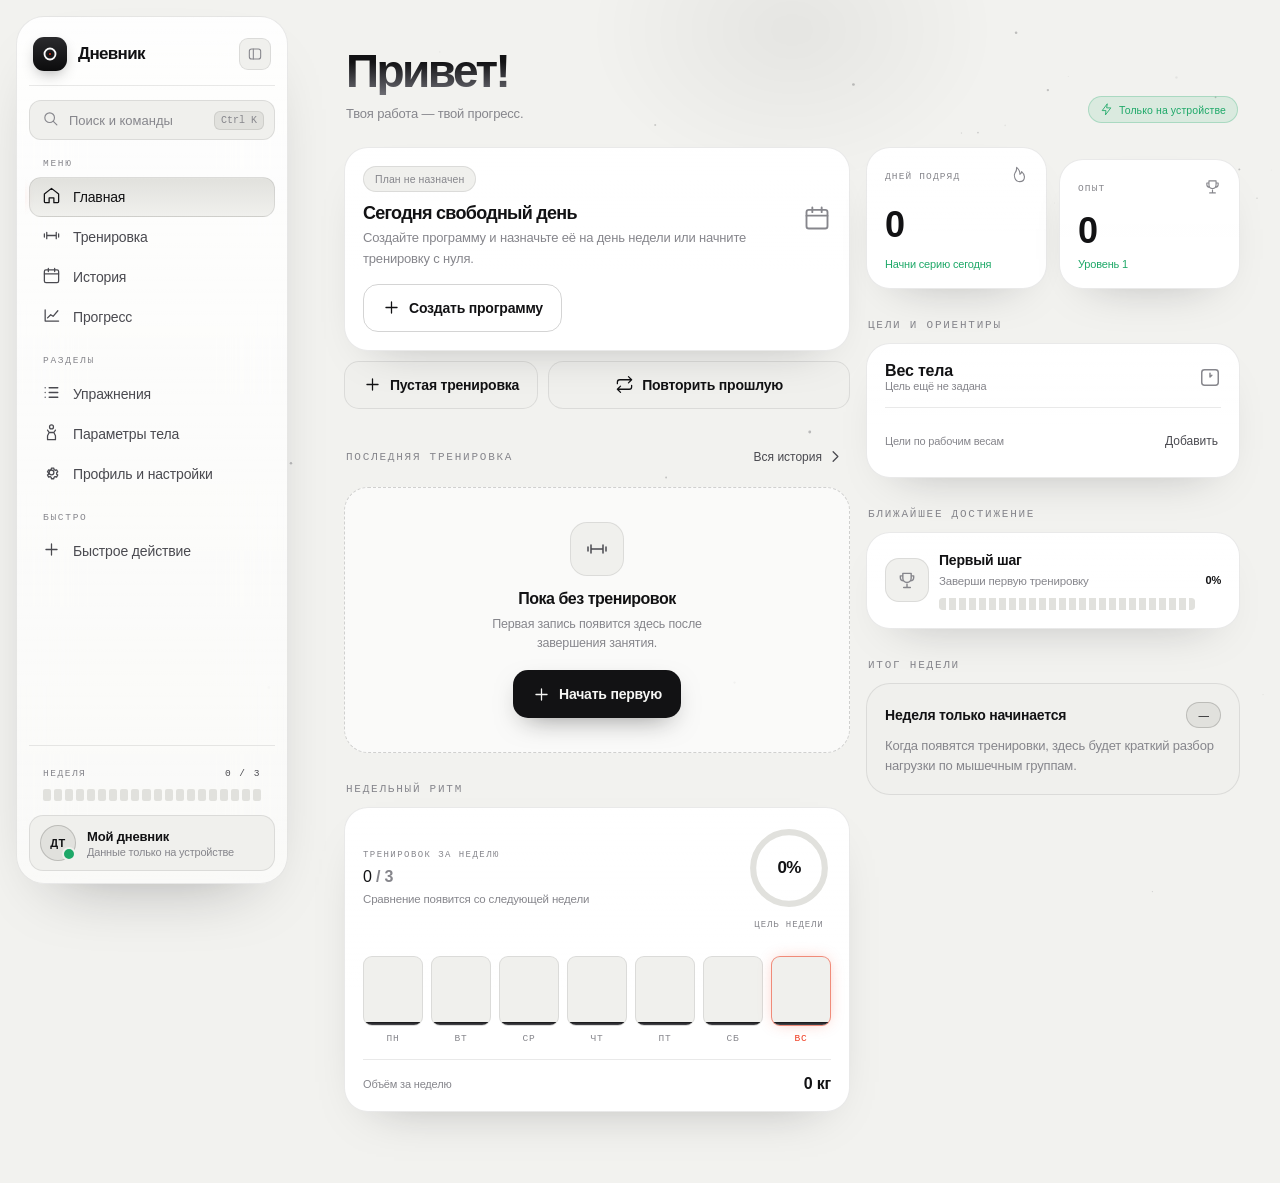
==== commit 0a7b2838: "Update training diary to Halo v2.0.0" ====
--- a/index.html
+++ b/index.html
@@ -3,10 +3,10 @@
 <head>
   <meta charset="utf-8">
   <meta name="viewport" content="width=device-width, initial-scale=1, maximum-scale=1, user-scalable=no, viewport-fit=cover">
-  <meta name="theme-color" content="#f2f2f7" media="(prefers-color-scheme: light)">
-  <meta name="theme-color" content="#000000" media="(prefers-color-scheme: dark)">
+  <meta name="theme-color" content="#f2f2ef" media="(prefers-color-scheme: light)">
+  <meta name="theme-color" content="#050505" media="(prefers-color-scheme: dark)">
   <meta name="apple-mobile-web-app-capable" content="yes">
-  <meta name="apple-mobile-web-app-status-bar-style" content="default">
+  <meta name="apple-mobile-web-app-status-bar-style" content="black-translucent">
   <meta name="apple-mobile-web-app-title" content="Тренировки">
   <meta name="mobile-web-app-capable" content="yes">
   <meta name="description" content="Личный дневник тренировок. Записывайте подходы, отслеживайте рабочие веса и прогресс. Все данные хранятся только на устройстве.">
@@ -20,11 +20,46 @@
   <link rel="stylesheet" href="./css/styles.css">
 </head>
 <body>
+  <canvas id="halo-fx" aria-hidden="true"></canvas>
+
+  <!-- Боковая панель (компьютер): сворачивается в узкую колонку иконок -->
+  <aside class="sidebar" id="sidebar" aria-label="Навигация">
+    <div class="sb-head">
+      <div class="logo-tile"><svg viewBox="0 0 24 24" aria-hidden="true"><circle class="ring" cx="12" cy="12" r="6.6" fill="none" stroke-width="2.2"/><circle class="dot" cx="12" cy="12" r="1.9"/></svg></div>
+      <span class="sb-brand">Дневник</span>
+      <button class="sb-toggle" type="button" data-shell="toggle-sidebar" aria-label="Свернуть панель" title="Свернуть панель ( [ )"><svg viewBox="0 0 24 24" aria-hidden="true"><rect x="3.5" y="4.5" width="17" height="15" rx="3.5"/><path d="M9.5 4.5v15"/></svg></button>
+    </div>
+    <div class="sb-scroll">
+      <button class="sb-search" type="button" data-shell="palette" data-tip="Поиск · Ctrl K"><span data-icon="search"></span><span>Поиск и команды</span><kbd>Ctrl K</kbd></button>
+      <div class="sb-label">Меню</div>
+      <button class="sb-item is-active" type="button" data-tab="home" data-tip="Главная · 1"><span data-icon="house"></span><span class="sb-text">Главная</span></button>
+      <button class="sb-item" type="button" data-tab="workout" data-tip="Тренировка · 2" id="sb-workout"><span data-icon="dumbbell"></span><span class="sb-text">Тренировка</span><span class="sb-badge" id="sb-live">идёт</span></button>
+      <button class="sb-item" type="button" data-tab="history" data-tip="История · 3"><span data-icon="calendar"></span><span class="sb-text">История</span></button>
+      <button class="sb-item" type="button" data-tab="progress" data-tip="Прогресс · 4"><span data-icon="chart"></span><span class="sb-text">Прогресс</span></button>
+      <div class="sb-label">Разделы</div>
+      <button class="sb-item" type="button" data-tab="exercises" data-tip="Упражнения · 5"><span data-icon="list"></span><span class="sb-text">Упражнения</span></button>
+      <button class="sb-item" type="button" data-tab="body" data-tip="Параметры тела · 6"><span data-icon="body"></span><span class="sb-text">Параметры тела</span></button>
+      <button class="sb-item" type="button" data-tab="profile" data-tip="Профиль и настройки · 7"><span data-icon="settings"></span><span class="sb-text">Профиль и настройки</span></button>
+      <div class="sb-label">Быстро</div>
+      <button class="sb-item" type="button" data-action="quick-add" data-tip="Быстрое действие · N"><span data-icon="plus"></span><span class="sb-text">Быстрое действие</span></button>
+    </div>
+    <div class="sb-foot">
+      <div class="sb-meter" title="Тренировок на этой неделе">
+        <div class="sb-meter-head"><span>Неделя</span><b id="sb-week">0 / 3</b></div>
+        <div class="seg-bar" id="sb-seg"></div>
+      </div>
+      <div class="sb-user"><div class="sb-avatar">ДТ</div><div class="sb-user-copy"><b>Мой дневник</b><small>Данные только на устройстве</small></div></div>
+    </div>
+  </aside>
+
   <div id="app" class="app-shell">
     <header class="topbar">
-      <div class="brand-mark" aria-hidden="true"><span></span><span></span><span></span></div>
-      <div class="topbar-copy"><span class="eyebrow">ЛИЧНЫЙ ДНЕВНИК</span><span class="topbar-title">Тренировки</span></div>
-      <button class="icon-button topbar-action" data-action="quick-add" aria-label="Быстрое действие" title="Быстрое действие"><span data-icon="plus"></span></button>
+      <div class="logo-tile"><svg viewBox="0 0 24 24" aria-hidden="true"><circle class="ring" cx="12" cy="12" r="6.6" fill="none" stroke-width="2.2"/><circle class="dot" cx="12" cy="12" r="1.9"/></svg></div>
+      <div class="topbar-copy"><span class="eyebrow">Личный дневник</span><span class="topbar-title">Тренировки</span></div>
+      <div class="topbar-actions">
+        <button class="icon-button" type="button" data-shell="palette" aria-label="Поиск" title="Поиск"><span data-icon="search"></span></button>
+        <button class="icon-button topbar-action" data-action="quick-add" aria-label="Быстрое действие" title="Быстрое действие"><span data-icon="plus"></span></button>
+      </div>
     </header>
     <main id="screen" class="screen" tabindex="-1" aria-live="polite"></main>
     <div id="live-workout-indicator" class="live-workout-indicator" hidden aria-live="off"></div>
@@ -36,6 +71,14 @@
       <button class="tab-item" data-tab="more"><span data-icon="more"></span><small>Ещё</small></button>
     </nav>
   </div>
+
+  <div class="palette-backdrop" id="palette" role="dialog" aria-modal="true" aria-label="Поиск и команды">
+    <div class="palette">
+      <div class="palette-input"><svg viewBox="0 0 24 24" aria-hidden="true"><circle cx="11" cy="11" r="6.5"/><path d="m16 16 4 4"/></svg><input id="palette-input" type="text" placeholder="Раздел или упражнение…" autocomplete="off" spellcheck="false"><kbd>Esc</kbd></div>
+      <div class="palette-list" id="palette-list"></div>
+    </div>
+  </div>
+
   <div id="modal-root"></div>
   <div id="toast-root" class="toast-root" aria-live="polite"></div>
   <script src="./js/db.js"></script>
@@ -43,6 +86,7 @@
   <script src="./js/charts.js"></script>
   <script src="./js/xlsx.js"></script>
   <script src="./js/backup.js"></script>
-  <script src="./js/app.js?v=1.2.0"></script>
+  <script src="./js/shell.js?v=2.0.0"></script>
+  <script src="./js/app.js?v=2.0.0"></script>
 </body>
 </html>
--- a/css/styles.css
+++ b/css/styles.css
@@ -1,590 +1,572 @@
+/* ==========================================================================
+   Тренировки — дизайн «Halo»
+   Чёрное стекло, тонкие линии, моно-подписи, красный акцент, сегментные шкалы.
+   Все имена классов сохранены: логика приложения не менялась.
+   ========================================================================== */
+
 :root {
-  color-scheme: light;
-  --bg: #f4f5f7;
-  --surface: #ffffff;
-  --surface-2: #f0f2f5;
-  --surface-3: #e8ebef;
-  --text: #17191d;
-  --muted: #818894;
-  --line: rgba(20, 28, 40, .09);
-  --accent: #1677ee;
-  --accent-soft: rgba(22,119,238,.11);
-  --green: #28a56a;
-  --green-soft: rgba(40,165,106,.12);
-  --orange: #e59b36;
-  --red: #e45b63;
-  --purple: #896ce0;
-  --shadow: 0 10px 34px rgba(28, 40, 58, .07);
-  --tab-bg: rgba(250,251,253,.82);
-  --radius: 23px;
+  color-scheme: dark;
+  --bg: #050505;
+  --surface: #0d0d0e;
+  --surface-2: #151516;
+  --surface-3: #232325;
+  --text: #ededee;
+  --text-dim: #b4b4b8;
+  --muted: #7b7b81;
+  --line: rgba(255,255,255,.075);
+  --line-strong: rgba(255,255,255,.15);
+  --sheen: rgba(255,255,255,.045);
+  --accent: #ff4a30;
+  --accent-soft: rgba(255,74,48,.14);
+  --accent-glow: rgba(255,74,48,.55);
+  --green: #35d98a;
+  --green-soft: rgba(53,217,138,.12);
+  --orange: #ffb347;
+  --red: #ff5d5d;
+  --purple: #a99bff;
+  --inverse: #f3f3f4;
+  --on-inverse: #09090a;
+  --h-from: #ffffff;
+  --h-to: #8f8f95;
+  --shadow: 0 24px 60px -34px rgba(0,0,0,.95), 0 1px 0 rgba(255,255,255,.04) inset;
+  --glass: rgba(14,14,15,.72);
+  --tab-bg: rgba(14,14,15,.78);
+  --halo: rgba(255,255,255,.16);
+  --radius: 24px;
+  --sb-w: 272px;
+  --side-w: 0px;
   --safe-bottom: env(safe-area-inset-bottom, 0px);
   --safe-top: env(safe-area-inset-top, 0px);
-  font-family: -apple-system, BlinkMacSystemFont, "SF Pro Display", "SF Pro Text", "Segoe UI", Roboto, Helvetica, Arial, sans-serif;
+  --mono: ui-monospace, "SF Mono", "JetBrains Mono", "Cascadia Mono", Menlo, Consolas, monospace;
+  --ease: cubic-bezier(.2,.8,.2,1);
+  --spring: cubic-bezier(.2,.9,.25,1.25);
+  font-family: "Inter", "SF Pro Display", "SF Pro Text", -apple-system, BlinkMacSystemFont, "Segoe UI", Roboto, Helvetica, Arial, sans-serif;
   -webkit-font-smoothing: antialiased;
   text-rendering: optimizeLegibility;
-}
-:root[data-theme="dark"] {
-  color-scheme: dark;
-  --bg: #101114;
-  --surface: #1a1c21;
-  --surface-2: #24272e;
-  --surface-3: #30343d;
-  --text: #f2f3f5;
-  --muted: #969daa;
-  --line: rgba(235,240,248,.09);
-  --accent: #5b9cff;
-  --accent-soft: rgba(91,156,255,.16);
-  --green: #48c58a;
-  --green-soft: rgba(72,197,138,.14);
-  --orange: #efb45c;
-  --red: #ff747c;
-  --purple: #a18bf3;
-  --shadow: 0 12px 38px rgba(0,0,0,.23);
-  --tab-bg: rgba(25,27,32,.84);
-}
+  -webkit-tap-highlight-color: transparent;
+}
+:root[data-theme="light"] {
+  color-scheme: light;
+  --bg: #f2f2ef;
+  --surface: #ffffff;
+  --surface-2: #f0f0ed;
+  --surface-3: #e1e1dd;
+  --text: #121214;
+  --text-dim: #4a4a50;
+  --muted: #86868c;
+  --line: rgba(18,18,20,.09);
+  --line-strong: rgba(18,18,20,.18);
+  --sheen: rgba(255,255,255,.6);
+  --accent: #f0391d;
+  --accent-soft: rgba(240,57,29,.10);
+  --accent-glow: rgba(240,57,29,.35);
+  --green: #1ea868;
+  --green-soft: rgba(30,168,104,.11);
+  --orange: #e08a12;
+  --red: #e5484d;
+  --purple: #6d5bd8;
+  --inverse: #121214;
+  --on-inverse: #f6f6f4;
+  --h-from: #121214;
+  --h-to: #6d6d74;
+  --shadow: 0 20px 50px -32px rgba(20,20,25,.35), 0 1px 0 rgba(255,255,255,.8) inset;
+  --glass: rgba(255,255,255,.74);
+  --tab-bg: rgba(255,255,255,.8);
+  --halo: rgba(0,0,0,.05);
+}
+
 * { box-sizing: border-box; }
 html { min-height: 100%; background: var(--bg); overscroll-behavior-y: none; }
-body { margin: 0; min-width: 320px; min-height: 100dvh; background: var(--bg); color: var(--text); overflow-x: hidden; }
+body {
+  margin: 0; min-width: 320px; min-height: 100dvh; background: var(--bg); color: var(--text);
+  overflow-x: hidden; letter-spacing: -.011em; position: relative;
+  padding-left: var(--side-w); transition: padding-left .45s var(--ease);
+}
+/* Верхнее «гало» — мягкий световой столб, как на референсе */
+body::before {
+  content: ""; position: fixed; z-index: 0; top: -180px; left: calc(50% + var(--side-w) / 2); width: 560px; height: 420px;
+  transform: translateX(-50%); pointer-events: none;
+  background: radial-gradient(closest-side, var(--halo), transparent 72%); filter: blur(10px);
+}
 button, input, select, textarea { font: inherit; }
-button { color: inherit; }
-button:focus-visible, input:focus-visible, select:focus-visible, textarea:focus-visible { outline: 3px solid color-mix(in srgb, var(--accent) 34%, transparent); outline-offset: 2px; }
-button:disabled { opacity: .42; pointer-events: none; }
-.app-shell { width: 100%; max-width: 920px; min-height: 100dvh; margin: 0 auto; padding: calc(var(--safe-top) + 10px) 18px calc(105px + var(--safe-bottom)); }
-.topbar { height: 54px; display: flex; align-items: center; gap: 11px; margin: 0 1px 20px; }
-.brand-mark { width: 34px; height: 34px; background: var(--accent); border-radius: 11px; display: flex; align-items: center; justify-content: center; gap: 2px; }
-.brand-mark span { height: 13px; width: 3px; border-radius: 3px; background: #fff; }
-.brand-mark span:nth-child(2) { height: 19px; }
-.brand-mark span:nth-child(3) { height: 10px; }
-.topbar-copy { display: flex; flex-direction: column; gap: 1px; }
-.eyebrow { font-size: 9px; line-height: 1.1; letter-spacing: .13em; font-weight: 750; color: var(--muted); }
-.topbar-title { font-size: 18px; font-weight: 760; letter-spacing: -.035em; }
-.topbar-action { margin-left: auto; }
-.screen { min-height: 60vh; outline: none; border: 0; box-shadow: none; animation: screen-in .32s cubic-bezier(.2,.8,.2,1) both; }
-@keyframes screen-in { from { opacity: 0; transform: translateY(7px); } to { opacity: 1; transform: translateY(0); } }
-.page-heading { display: flex; align-items: flex-end; justify-content: space-between; gap: 12px; margin: 7px 2px 22px; }
-.page-heading h1 { font-size: clamp(31px, 8vw, 42px); letter-spacing: -.06em; line-height: 1.02; margin: 0; font-weight: 780; }
-.page-heading p { margin: 8px 0 0; color: var(--muted); font-size: 13px; line-height: 1.45; }
-.section-heading { display: flex; align-items: center; justify-content: space-between; gap: 12px; margin: 25px 2px 11px; }
-.section-heading h2 { font-size: 17px; letter-spacing: -.035em; margin: 0; font-weight: 730; }
-.section-heading .subtle-link { color: var(--accent); font-size: 12px; font-weight: 650; border: 0; background: none; padding: 8px 3px; min-height: 36px; }
-.card { background: var(--surface); border: 1px solid var(--line); border-radius: var(--radius); padding: 18px; box-shadow: var(--shadow); min-width: 0; }
+button { color: inherit; cursor: pointer; }
+button:focus-visible, input:focus-visible, select:focus-visible, textarea:focus-visible, .sb-item:focus-visible {
+  outline: 2px solid color-mix(in srgb, var(--text) 55%, transparent); outline-offset: 2px;
+}
+button:disabled { opacity: .4; pointer-events: none; }
+html, body { touch-action: pan-y; }
+button, input, select, textarea, .btn, .icon-button, .tab-item, .sb-item { touch-action: manipulation; }
+#screen:focus, #screen:focus-visible, .app-shell:focus, .app-shell:focus-visible { outline: none !important; box-shadow: none !important; }
+.hidden { display: none !important; }
+
+#halo-fx { position: fixed; inset: 0; width: 100%; height: 100%; z-index: 0; pointer-events: none; opacity: .9; }
+
+/* ---------- Каркас ---------- */
+.app-shell {
+  position: relative; z-index: 1; width: 100%; max-width: 820px; min-height: 100dvh; margin: 0 auto;
+  padding: calc(var(--safe-top) + 4px) 18px calc(128px + var(--safe-bottom));
+}
+.topbar {
+  position: sticky; top: 0; z-index: 24; height: calc(62px + var(--safe-top)); margin: calc(-1 * var(--safe-top)) -18px 14px;
+  padding: var(--safe-top) 18px 0; display: flex; align-items: center; gap: 11px;
+  background: linear-gradient(180deg, color-mix(in srgb, var(--bg) 92%, transparent), color-mix(in srgb, var(--bg) 55%, transparent));
+  backdrop-filter: blur(18px) saturate(150%); -webkit-backdrop-filter: blur(18px) saturate(150%);
+}
+.logo-tile, .brand-mark {
+  width: 34px; height: 34px; flex: 0 0 auto; border-radius: 11px; display: grid; place-items: center;
+  background: linear-gradient(180deg, #fbfbfb, #c9c9cc); box-shadow: 0 0 0 1px rgba(255,255,255,.25) inset, 0 6px 18px -6px rgba(255,255,255,.28);
+}
+:root[data-theme="light"] .logo-tile, :root[data-theme="light"] .brand-mark { background: linear-gradient(180deg, #2a2a2d, #0c0c0d); box-shadow: 0 6px 16px -6px rgba(0,0,0,.45); }
+.logo-tile svg { width: 20px; height: 20px; }
+.logo-tile .ring { stroke: #0a0a0b; } .logo-tile .dot { fill: #0a0a0b; }
+:root[data-theme="light"] .logo-tile .ring { stroke: #fafafa; } :root[data-theme="light"] .logo-tile .dot { fill: var(--accent); }
+.topbar-copy { display: flex; flex-direction: column; gap: 2px; min-width: 0; }
+.eyebrow { font-family: var(--mono); font-size: 9px; line-height: 1.1; letter-spacing: .16em; font-weight: 500; color: var(--muted); text-transform: uppercase; }
+.topbar-title { font-size: 18px; font-weight: 600; letter-spacing: -.04em; }
+.topbar-actions { margin-left: auto; display: flex; gap: 8px; }
+.topbar-action { margin-left: 0; }
+
+.screen { min-height: 62vh; outline: none; border: 0; box-shadow: none; }
+.screen.is-entering { animation: screen-enter .42s var(--ease) both; }
+.screen.is-entering > * { animation: content-enter .5s var(--ease) both; }
+.screen.is-entering > *:nth-child(2) { animation-delay: .04s; }
+.screen.is-entering > *:nth-child(3) { animation-delay: .08s; }
+.screen.is-entering > *:nth-child(4) { animation-delay: .12s; }
+.screen.is-entering > *:nth-child(5) { animation-delay: .16s; }
+.screen.is-entering > *:nth-child(n+6) { animation-delay: .2s; }
+@keyframes screen-enter { from { opacity: 0; } to { opacity: 1; } }
+@keyframes content-enter { from { opacity: 0; transform: translate3d(0, 14px, 0); filter: blur(3px); } to { opacity: 1; transform: none; filter: blur(0); } }
+
+.page-heading { display: flex; align-items: flex-end; justify-content: space-between; gap: 12px; margin: 14px 2px 24px; }
+.page-heading h1 {
+  margin: 0; font-size: clamp(34px, 8.5vw, 46px); line-height: 1.02; font-weight: 600; letter-spacing: -.055em;
+  background: linear-gradient(180deg, var(--h-from) 30%, var(--h-to)); -webkit-background-clip: text; background-clip: text; color: transparent;
+}
+.page-heading > div { min-width: 0; }
+.page-heading .btn, .page-heading .small-btn { white-space: nowrap; flex: 0 0 auto; }
+.page-heading p { margin: 9px 0 0; color: var(--muted); font-size: 13px; line-height: 1.5; }
+.section-heading { display: flex; align-items: center; justify-content: space-between; gap: 12px; margin: 30px 2px 12px; }
+.section-heading h2 { font-size: 11px; margin: 0; font-weight: 500; font-family: var(--mono); letter-spacing: .16em; text-transform: uppercase; color: var(--muted); }
+.subtle-link { color: var(--text-dim); font-size: 12px; font-weight: 500; border: 0; background: none; padding: 8px 3px; min-height: 36px; display: inline-flex; align-items: center; gap: 4px; transition: color .2s; }
+.subtle-link:hover { color: var(--text); }
+.section-heading svg { width: 14px; height: 14px; }
+
+/* Все линейные иконки приложения (U.icon) */
+svg[aria-hidden="true"] { fill: none; stroke: currentColor; stroke-width: 1.6; stroke-linecap: round; stroke-linejoin: round; }
+.card > .row > svg[aria-hidden="true"], .card .row.between > svg[aria-hidden="true"] { color: var(--muted); flex: 0 0 auto; }
+
+/* ---------- Стеклянные карточки ---------- */
+.card {
+  position: relative; min-width: 0; padding: 18px; border-radius: var(--radius);
+  background: linear-gradient(180deg, var(--sheen), transparent 60%), var(--surface);
+  border: 1px solid var(--line); box-shadow: var(--shadow);
+  transition: transform .35s var(--ease), border-color .3s ease, box-shadow .3s ease;
+}
 .card + .card { margin-top: 12px; }
 .card.soft { background: var(--surface-2); box-shadow: none; }
-.card.accent-card { background: linear-gradient(135deg, var(--accent), #4d9af4); color: white; border: 0; }
-.card.accent-card .muted, .card.accent-card .eyebrow { color: rgba(255,255,255,.72); }
-.card.green-card { background: var(--green-soft); border-color: transparent; box-shadow: none; }
-.grid-2 { display: grid; grid-template-columns: repeat(2,minmax(0,1fr)); gap: 11px; }
-.grid-3 { display: grid; grid-template-columns: repeat(3,minmax(0,1fr)); gap: 9px; }
-.kpi { min-height: 112px; display: flex; flex-direction: column; justify-content: space-between; }
-.kpi .kpi-value { font-size: clamp(27px, 7vw, 34px); letter-spacing: -.06em; font-weight: 780; line-height: 1; margin-top: 13px; }
-.kpi .kpi-label { color: var(--muted); font-size: 11px; line-height: 1.35; }
-.kpi .kpi-foot { font-size: 11px; margin-top: 8px; color: var(--green); font-weight: 650; }
+.card.accent-card {
+  color: var(--text); border-color: color-mix(in srgb, var(--accent) 38%, var(--line));
+  background: radial-gradient(120% 140% at 0% 0%, var(--accent-soft), transparent 58%), linear-gradient(180deg, var(--sheen), transparent 60%), var(--surface);
+  box-shadow: 0 20px 50px -30px var(--accent-glow), var(--shadow);
+}
+.card.accent-card .muted, .card.accent-card .eyebrow { color: var(--text-dim); }
+.card.green-card { background: var(--green-soft); border-color: color-mix(in srgb, var(--green) 25%, transparent); box-shadow: none; }
+@media (hover: hover) and (pointer: fine) { .card:not(.soft):hover { border-color: var(--line-strong); transform: translateY(-2px); } }
+
+.grid-2 { display: grid; grid-template-columns: repeat(2, minmax(0, 1fr)); gap: 12px; }
+.grid-3 { display: grid; grid-template-columns: repeat(3, minmax(0, 1fr)); gap: 10px; }
+.kpi { min-height: 118px; display: flex; flex-direction: column; justify-content: space-between; }
+.kpi .kpi-value { font-size: clamp(28px, 7vw, 36px); letter-spacing: -.06em; font-weight: 600; line-height: 1; margin-top: 14px; font-variant-numeric: tabular-nums; }
+.kpi .kpi-label { color: var(--muted); font-family: var(--mono); font-size: 9.5px; letter-spacing: .12em; text-transform: uppercase; line-height: 1.45; }
+.kpi .kpi-foot { font-size: 11px; margin-top: 9px; color: var(--green); font-weight: 500; }
 .muted { color: var(--muted); }
 .small { font-size: 11px; }
-.body-copy { color: var(--muted); line-height: 1.5; font-size: 13px; }
+.body-copy { color: var(--muted); line-height: 1.55; font-size: 13px; }
 .row { display: flex; align-items: center; gap: 10px; min-width: 0; }
 .row.between { justify-content: space-between; }
 .row.wrap { flex-wrap: wrap; }
 .stack { display: flex; flex-direction: column; gap: 10px; }
-.pill { display: inline-flex; align-items: center; gap: 5px; border-radius: 999px; padding: 6px 9px; font-size: 10px; font-weight: 690; background: var(--surface-2); color: var(--muted); white-space: nowrap; }
-.pill.blue { color: var(--accent); background: var(--accent-soft); }
-.pill.green { color: var(--green); background: var(--green-soft); }
-.pill.orange { color: var(--orange); background: color-mix(in srgb, var(--orange) 14%, transparent); }
-.pill.red { color: var(--red); background: color-mix(in srgb, var(--red) 13%, transparent); }
-.btn { border: 0; min-height: 46px; border-radius: 14px; padding: 0 16px; display: inline-flex; align-items: center; justify-content: center; gap: 8px; font-size: 13px; font-weight: 700; cursor: pointer; transition: transform .18s cubic-bezier(.2,.8,.2,1), filter .18s, background .18s; }
-.btn:active, .icon-button:active, .tab-item:active { transform: scale(.96); }
-.btn.primary { color: #fff; background: var(--accent); box-shadow: 0 5px 15px color-mix(in srgb, var(--accent) 25%, transparent); }
-.btn.secondary { color: var(--text); background: var(--surface-2); }
-.btn.ghost { color: var(--accent); background: var(--accent-soft); }
-.btn.danger { color: var(--red); background: color-mix(in srgb, var(--red) 12%, transparent); }
-.btn.success { color: white; background: var(--green); }
-.btn.small-btn { min-height: 36px; border-radius: 11px; padding: 0 11px; font-size: 11px; }
+.divider { height: 1px; background: var(--line); margin: 15px 0; }
+
+.pill { display: inline-flex; align-items: center; gap: 6px; border-radius: 999px; padding: 6px 11px; font-size: 10.5px; font-weight: 500; letter-spacing: .01em; background: var(--surface-2); color: var(--muted); border: 1px solid var(--line); white-space: nowrap; }
+.pill.blue { color: var(--text); background: var(--surface-3); border-color: var(--line-strong); }
+.pill.green { color: var(--green); background: var(--green-soft); border-color: color-mix(in srgb, var(--green) 25%, transparent); }
+.pill.orange { color: var(--orange); background: color-mix(in srgb, var(--orange) 12%, transparent); border-color: color-mix(in srgb, var(--orange) 25%, transparent); }
+.pill.red { color: var(--red); background: color-mix(in srgb, var(--red) 12%, transparent); border-color: color-mix(in srgb, var(--red) 25%, transparent); }
+
+/* ---------- Кнопки ---------- */
+.btn {
+  border: 1px solid transparent; min-height: 48px; border-radius: 15px; padding: 0 18px; display: inline-flex; align-items: center; justify-content: center; gap: 8px;
+  font-size: 14px; font-weight: 600; letter-spacing: -.015em;
+  transition: transform .3s var(--spring), background .2s, border-color .2s, box-shadow .25s, color .2s;
+}
+.btn:active, .icon-button:active, .tab-item:active, .sb-item:active, .ios-settings-row:active { transform: scale(.965); transition-duration: .1s; }
+.btn.primary { color: var(--on-inverse); background: var(--inverse); box-shadow: 0 10px 28px -12px color-mix(in srgb, var(--inverse) 55%, transparent); }
+@media (hover: hover) { .btn.primary:hover { box-shadow: 0 12px 34px -10px color-mix(in srgb, var(--inverse) 70%, transparent); transform: translateY(-1px); } }
+.btn.secondary { color: var(--text); background: var(--surface-2); border-color: var(--line); }
+.btn.secondary:hover { border-color: var(--line-strong); }
+.btn.ghost { color: var(--text); background: transparent; border-color: var(--line-strong); }
+.btn.ghost:hover { background: var(--surface-2); }
+.btn.danger { color: var(--red); background: color-mix(in srgb, var(--red) 10%, transparent); border-color: color-mix(in srgb, var(--red) 22%, transparent); }
+.btn.success { color: #04130b; background: var(--green); }
+.btn.small-btn { min-height: 36px; border-radius: 12px; padding: 0 13px; font-size: 12px; }
 .btn.block { width: 100%; }
-.btn.icon-only { width: 44px; padding: 0; }
-.icon-button { width: 44px; height: 44px; border: 0; border-radius: 14px; background: var(--surface-2); display: inline-flex; align-items: center; justify-content: center; cursor: pointer; transition: transform .18s; flex: 0 0 auto; }
-.icon-button svg, .btn svg, .tab-item svg, .section-heading svg { width: 19px; height: 19px; stroke: currentColor; fill: none; stroke-width: 1.8; stroke-linecap: round; stroke-linejoin: round; }
-.tabbar { position: fixed; z-index: 30; bottom: 0; left: 0; right: 0; width: min(100%, 920px); margin: 0 auto; padding: 8px 7px calc(7px + var(--safe-bottom)); display: grid; grid-template-columns: repeat(7,minmax(0,1fr)); gap: 1px; background: var(--tab-bg); backdrop-filter: blur(24px) saturate(180%); -webkit-backdrop-filter: blur(24px) saturate(180%); border-top: 1px solid var(--line); }
-.tab-item { min-width: 0; min-height: 56px; border: 0; background: transparent; color: var(--muted); display: flex; flex-direction: column; align-items: center; justify-content: center; gap: 4px; border-radius: 12px; transition: color .2s, transform .2s; padding: 3px 0; }
-.tab-item svg { width: 20px; height: 20px; }
-.tab-item small { font-size: 9px; font-weight: 640; line-height: 1; white-space: nowrap; letter-spacing: -.02em; }
-.tab-item.is-active { color: var(--accent); }
-.tab-item.is-active svg { stroke-width: 2.2; }
-.progress-ring { width: 82px; height: 82px; position: relative; display: inline-grid; place-items: center; flex: 0 0 auto; }
-.progress-ring svg { width: 100%; height: 100%; transform: rotate(-90deg); overflow: visible; }
-.progress-ring circle { fill: none; stroke-width: 8; }
-.progress-ring .track { stroke: var(--surface-3); }
-.progress-ring .value { stroke: var(--accent); stroke-linecap: round; stroke-dasharray: 220; stroke-dashoffset: 220; transition: stroke-dashoffset .8s cubic-bezier(.2,.8,.2,1); }
-.progress-ring .ring-label { position: absolute; font-size: 17px; font-weight: 760; letter-spacing: -.05em; }
-.ring-caption { font-size: 10px; color: var(--muted); text-align: center; margin-top: 5px; }
-.week-bars { display: flex; align-items: flex-end; justify-content: space-between; height: 94px; gap: 7px; margin-top: 13px; }
-.week-day { flex: 1; display: flex; flex-direction: column; align-items: center; gap: 6px; min-width: 0; }
-.week-day .bar-track { width: 100%; height: 67px; background: var(--surface-2); border-radius: 7px; display: flex; align-items: flex-end; overflow: hidden; }
-.week-day .bar-fill { width: 100%; border-radius: 7px; min-height: 3px; background: var(--accent); transition: height .7s cubic-bezier(.2,.8,.2,1); }
-.week-day.today .day-label { color: var(--accent); font-weight: 800; }
-.day-label { font-size: 10px; color: var(--muted); }
-.plan-item, .list-item { display: flex; align-items: center; gap: 12px; padding: 12px 0; border-bottom: 1px solid var(--line); min-width: 0; }
-.plan-item:last-child, .list-item:last-child { border-bottom: 0; padding-bottom: 0; }
-.plan-item:first-child, .list-item:first-child { padding-top: 0; }
-.list-icon { width: 39px; height: 39px; display: grid; place-items: center; border-radius: 13px; background: var(--surface-2); color: var(--accent); flex: 0 0 auto; }
-.list-icon svg { width: 18px; height: 18px; stroke: currentColor; fill: none; stroke-width: 1.8; }
-.list-main { min-width: 0; flex: 1; }
-.list-title { font-size: 13px; font-weight: 700; overflow-wrap: anywhere; }
-.list-meta { font-size: 11px; color: var(--muted); margin-top: 4px; line-height: 1.35; }
-.list-value { text-align: right; font-size: 12px; font-weight: 720; white-space: nowrap; }
-.empty-state { text-align: center; padding: 30px 18px; border: 1px dashed var(--line); border-radius: 20px; background: color-mix(in srgb, var(--surface) 68%, transparent); }
-.empty-icon { width: 54px; height: 54px; margin: 0 auto 13px; display: grid; place-items: center; background: var(--accent-soft); color: var(--accent); border-radius: 17px; }
-.empty-icon svg { width: 25px; height: 25px; stroke: currentColor; fill: none; stroke-width: 1.7; }
-.empty-state h3 { font-size: 15px; margin: 0 0 6px; letter-spacing: -.025em; }
-.empty-state p { max-width: 260px; margin: 0 auto 16px; color: var(--muted); font-size: 12px; line-height: 1.5; }
-.field { display: flex; flex-direction: column; gap: 7px; min-width: 0; }
-.field label { color: var(--muted); font-size: 11px; font-weight: 650; }
-.input, .select, .textarea { width: 100%; min-height: 46px; border: 1px solid var(--line); border-radius: 13px; background: var(--surface-2); color: var(--text); padding: 0 12px; outline: 0; font-size: 14px; }
-.textarea { resize: vertical; min-height: 82px; padding-top: 11px; }
-.input:focus, .select:focus, .textarea:focus { border-color: var(--accent); }
-.form-grid { display: grid; grid-template-columns: repeat(2,minmax(0,1fr)); gap: 12px; }
-.form-grid .full { grid-column: 1 / -1; }
-.searchbox { display: flex; align-items: center; gap: 9px; padding: 0 13px; min-height: 46px; background: var(--surface); border: 1px solid var(--line); border-radius: 14px; }
-.searchbox svg { width: 18px; height: 18px; stroke: var(--muted); fill: none; stroke-width: 1.8; }
-.searchbox input { flex: 1; width: 0; border: 0; outline: 0; color: var(--text); background: transparent; font-size: 13px; }
-.segmented { display: flex; padding: 4px; gap: 3px; border-radius: 13px; background: var(--surface-2); }
-.segmented button { flex: 1; min-height: 34px; border: 0; border-radius: 10px; background: transparent; color: var(--muted); font-size: 11px; font-weight: 680; padding: 0 8px; }
-.segmented button.active { background: var(--surface); color: var(--text); box-shadow: 0 2px 8px rgba(0,0,0,.08); }
-.set-card { padding: 13px; border: 1px solid var(--line); border-radius: 17px; background: var(--surface); margin-top: 9px; transition: border-color .25s, background .25s, transform .25s; }
-.set-card.done { border-color: color-mix(in srgb, var(--green) 40%, transparent); background: var(--green-soft); animation: set-done .35s cubic-bezier(.2,.8,.2,1); }
-@keyframes set-done { 0% { transform: scale(.985); } 65% { transform: scale(1.01); } 100% { transform: scale(1); } }
-.set-head { display: flex; align-items: center; justify-content: space-between; margin-bottom: 10px; }
-.set-number { font-size: 11px; font-weight: 750; color: var(--muted); }
-.set-controls { display: grid; grid-template-columns: 1fr 1fr; gap: 10px; }
-.stepper { min-width: 0; display: grid; grid-template-columns: 34px minmax(0,1fr) 34px; align-items: center; height: 48px; border-radius: 13px; background: var(--surface-2); overflow: hidden; }
-.stepper button { border: 0; background: transparent; color: var(--accent); height: 48px; font-size: 21px; font-weight: 450; cursor: pointer; }
-.stepper input { min-width: 0; width: 100%; border: 0; outline: 0; text-align: center; background: transparent; color: var(--text); font-size: 17px; font-weight: 760; letter-spacing: -.04em; appearance: textfield; }
-.stepper input::-webkit-outer-spin-button, .stepper input::-webkit-inner-spin-button { appearance: none; margin: 0; }
-.step-label { font-size: 9px; color: var(--muted); text-align: center; margin-bottom: 4px; }
-.set-actions { display: flex; align-items: center; gap: 8px; margin-top: 10px; }
-.set-actions .btn { min-height: 42px; flex: 1; }
-.set-actions .icon-button { width: 42px; height: 42px; }
-.exercise-session { padding: 16px; background: var(--surface-2); border-radius: 20px; margin-top: 13px; }
-.exercise-session-head { display: flex; align-items: center; gap: 10px; }
-.exercise-session-head .list-main { min-width: 0; }
-.exercise-session-title { font-size: 15px; font-weight: 760; letter-spacing: -.03em; }
-.exercise-session .exercise-meta { margin-top: 4px; font-size: 10px; color: var(--muted); }
-.rest-panel { position: sticky; top: calc(var(--safe-top) + 5px); z-index: 12; display: flex; align-items: center; gap: 13px; background: var(--surface); border: 1px solid var(--line); border-radius: 20px; box-shadow: var(--shadow); padding: 12px 14px; margin: 0 0 13px; }
-.rest-ring { width: 48px; height: 48px; flex: 0 0 auto; }
-.rest-ring circle { fill: none; stroke-width: 5; }
-.rest-ring .track { stroke: var(--surface-3); }
-.rest-ring .progress { stroke: var(--accent); stroke-linecap: round; transform: rotate(-90deg); transform-origin: center; transition: stroke-dashoffset .4s linear; }
-.rest-info { flex: 1; min-width: 0; }
-.rest-time { font-size: 21px; font-weight: 780; letter-spacing: -.05em; }
-.rest-caption { color: var(--muted); font-size: 10px; margin-top: 1px; }
-.rest-actions { display: flex; gap: 5px; }
-.rest-actions button { border: 0; background: var(--surface-2); min-width: 39px; height: 39px; border-radius: 12px; font-size: 11px; font-weight: 700; color: var(--text); }
-.workout-stats { display: grid; grid-template-columns: repeat(3,1fr); gap: 7px; margin: 13px 0; }
-.workout-stat { background: var(--surface); border-radius: 14px; padding: 10px; text-align: center; border: 1px solid var(--line); }
-.workout-stat b { display: block; font-size: 17px; letter-spacing: -.04em; }
-.workout-stat span { font-size: 9px; color: var(--muted); }
-.calendar-grid { display: grid; grid-template-columns: repeat(7,minmax(0,1fr)); gap: 5px; }
-.calendar-head { font-size: 9px; text-align: center; color: var(--muted); padding: 5px 0; }
-.calendar-day { min-width: 0; aspect-ratio: 1; border-radius: 10px; border: 0; background: var(--surface-2); color: var(--text); font-size: 11px; position: relative; }
-.calendar-day.outside { opacity: .25; }
-.calendar-day.today { outline: 2px solid var(--accent); outline-offset: -2px; }
-.calendar-day.has-workout { background: var(--accent-soft); color: var(--accent); font-weight: 800; }
-.calendar-day.intensity-2 { background: color-mix(in srgb, var(--accent) 28%, var(--surface-2)); }
-.calendar-day.intensity-3 { background: color-mix(in srgb, var(--accent) 48%, var(--surface-2)); color: white; }
-.calendar-day.selected { box-shadow: inset 0 0 0 2px var(--accent); }
-.chart-wrap { position: relative; min-width: 0; width: 100%; margin-top: 10px; }
-.chart-svg { display: block; width: 100%; overflow: visible; }
-.chart-gridline { stroke: var(--line); stroke-width: 1; stroke-dasharray: 3 4; }
-.chart-line { fill: none; stroke: var(--accent); stroke-width: 2.7; stroke-linecap: round; stroke-linejoin: round; stroke-dasharray: 900; stroke-dashoffset: 900; animation: draw-line 1s cubic-bezier(.2,.8,.2,1) forwards; }
-@keyframes draw-line { to { stroke-dashoffset: 0; } }
-.chart-area { fill: url(#chart-gradient); opacity: .18; }
-.chart-point { fill: var(--surface); stroke: var(--accent); stroke-width: 2.4; cursor: pointer; }
-.chart-point:focus { stroke-width: 4; outline: none; }
-.chart-label { fill: var(--muted); font-size: 9px; }
-.chart-tooltip { padding: 9px 12px; border-radius: 12px; background: var(--text); color: var(--bg); font-size: 11px; box-shadow: var(--shadow); }
-.bar-chart { display: flex; align-items: flex-end; gap: 8px; height: 142px; border-bottom: 1px solid var(--line); padding: 0 3px; }
-.bar-col { flex: 1; min-width: 0; height: 100%; display: flex; flex-direction: column; align-items: center; justify-content: flex-end; gap: 7px; }
-.bar-col i { width: min(100%,30px); min-height: 3px; border-radius: 7px 7px 3px 3px; background: var(--accent); transition: height .7s cubic-bezier(.2,.8,.2,1); }
-.bar-col small { font-size: 9px; color: var(--muted); }
-.heatmap { display: grid; grid-template-columns: repeat(13,minmax(0,1fr)); gap: 4px; }
-.heat-cell { aspect-ratio: 1; border-radius: 4px; background: var(--surface-2); }
-.heat-cell.l1 { background: color-mix(in srgb, var(--green) 22%, var(--surface-2)); }
-.heat-cell.l2 { background: color-mix(in srgb, var(--green) 47%, var(--surface-2)); }
-.heat-cell.l3 { background: color-mix(in srgb, var(--green) 72%, var(--surface-2)); }
-.heat-cell.l4 { background: var(--green); }
-.achievement { display: flex; align-items: center; gap: 11px; padding: 12px 0; border-bottom: 1px solid var(--line); }
-.achievement:last-child { border: 0; padding-bottom: 0; }
-.achievement-icon { width: 42px; height: 42px; display: grid; place-items: center; border-radius: 14px; background: var(--orange); color: #fff; flex: 0 0 auto; }
-.achievement-icon.locked { background: var(--surface-2); color: var(--muted); }
-.achievement-icon svg { width: 20px; height: 20px; fill: none; stroke: currentColor; stroke-width: 1.8; }
-.achievement-copy { flex: 1; min-width: 0; }
-.achievement-copy b { font-size: 12px; display: block; }
-.achievement-copy span { font-size: 10px; color: var(--muted); display: block; margin-top: 3px; }
-.toggle-row { display: flex; align-items: center; justify-content: space-between; gap: 14px; min-height: 58px; border-bottom: 1px solid var(--line); }
-.toggle-row:last-child { border: 0; }
-.toggle-copy b { display: block; font-size: 13px; font-weight: 680; }
-.toggle-copy span { display: block; font-size: 10px; color: var(--muted); margin-top: 4px; }
-.toggle { width: 49px; height: 29px; padding: 3px; border-radius: 99px; background: var(--surface-3); border: 0; transition: background .2s; flex: 0 0 auto; }
-.toggle::after { content: ""; display: block; width: 23px; height: 23px; border-radius: 50%; background: white; box-shadow: 0 1px 3px rgba(0,0,0,.22); transition: transform .22s cubic-bezier(.2,.8,.2,1); }
-.toggle[aria-checked="true"] { background: var(--green); }
-.toggle[aria-checked="true"]::after { transform: translateX(20px); }
-.divider { height: 1px; background: var(--line); margin: 14px 0; }
-.modal-backdrop { position: fixed; z-index: 60; inset: 0; background: rgba(7,12,20,.44); backdrop-filter: blur(5px); display: flex; align-items: flex-end; justify-content: center; animation: fade-in .18s ease; }
-.modal-sheet { width: min(100%,620px); max-height: min(88dvh,850px); overflow: auto; overscroll-behavior: contain; border-radius: 26px 26px 0 0; background: var(--surface); color: var(--text); padding: 10px 18px calc(24px + var(--safe-bottom)); box-shadow: 0 -15px 50px rgba(0,0,0,.2); animation: sheet-in .32s cubic-bezier(.2,.8,.2,1); }
-@keyframes sheet-in { from { transform: translateY(35px); opacity: .6; } to { transform: translateY(0); opacity: 1; } }
-@keyframes fade-in { from { opacity: 0; } to { opacity: 1; } }
-.sheet-handle { width: 38px; height: 5px; border-radius: 99px; background: var(--surface-3); margin: 3px auto 17px; }
-.modal-head { display: flex; align-items: flex-start; justify-content: space-between; gap: 12px; margin-bottom: 18px; }
-.modal-head h2 { font-size: 22px; margin: 0; letter-spacing: -.05em; }
-.modal-head p { color: var(--muted); font-size: 11px; margin: 5px 0 0; }
-.modal-close { width: 36px; height: 36px; border: 0; border-radius: 50%; background: var(--surface-2); color: var(--muted); font-size: 19px; }
-.modal-actions { display: flex; gap: 9px; margin-top: 17px; }
-.modal-actions .btn { flex: 1; }
-.toast-root { position: fixed; z-index: 100; left: 50%; bottom: calc(90px + var(--safe-bottom)); transform: translateX(-50%); width: max-content; max-width: calc(100% - 32px); pointer-events: none; }
-.toast { background: var(--text); color: var(--bg); padding: 11px 16px; border-radius: 14px; box-shadow: var(--shadow); font-size: 12px; font-weight: 650; margin-top: 7px; animation: toast-in .25s ease both; }
-@keyframes toast-in { from { opacity: 0; transform: translateY(8px) scale(.97); } to { opacity: 1; transform: translateY(0) scale(1); } }
-.toast.success { background: var(--green); color: #fff; }
-.toast.error { background: var(--red); color: #fff; }
-.inline-notice { padding: 12px 14px; background: var(--accent-soft); color: var(--accent); border-radius: 14px; font-size: 11px; line-height: 1.45; }
-.timer-big { font-size: clamp(44px,13vw,62px); font-weight: 800; letter-spacing: -.07em; text-align: center; margin: 15px 0 6px; font-variant-numeric: tabular-nums; }
-.timer-sub { font-size: 11px; color: var(--muted); text-align: center; }
-.compare { display: flex; align-items: center; gap: 8px; font-size: 11px; }
-.compare .positive { color: var(--green); font-weight: 750; }
-.compare .negative { color: var(--red); font-weight: 750; }
-.month-title { text-align: center; font-size: 14px; font-weight: 730; min-width: 150px; }
-.month-nav { width: 35px; height: 35px; border: 0; background: var(--surface-2); border-radius: 11px; font-size: 18px; }
-.tag-option { display: inline-flex; align-items: center; gap: 6px; background: var(--surface-2); border: 1px solid var(--line); padding: 8px 10px; border-radius: 99px; font-size: 10px; color: var(--muted); margin: 0 5px 6px 0; }
-.tag-option input { accent-color: var(--accent); }
-.progress-track { height: 8px; background: var(--surface-3); border-radius: 99px; overflow: hidden; }
-.progress-fill { height: 100%; background: var(--accent); border-radius: 99px; transition: width .7s cubic-bezier(.2,.8,.2,1); }
-.record-banner { border: 1px solid color-mix(in srgb, var(--orange) 45%, transparent); background: color-mix(in srgb, var(--orange) 13%, var(--surface)); border-radius: 17px; padding: 12px 14px; margin: 9px 0; animation: record-pop .4s cubic-bezier(.2,.8,.2,1); }
-@keyframes record-pop { 0% { transform: scale(.96); opacity: .5; } 75% { transform: scale(1.02); } 100% { transform: scale(1); opacity: 1; } }
-.hidden { display: none !important; }
-@media (min-width: 700px) {
+.btn.icon-only { width: 46px; padding: 0; }
+.btn svg, .icon-button svg, .tab-item svg, .section-heading svg, .sb-item svg { width: 19px; height: 19px; stroke: currentColor; fill: none; stroke-width: 1.6; stroke-linecap: round; stroke-linejoin: round; }
+.icon-button { width: 42px; height: 42px; border: 1px solid var(--line); border-radius: 13px; background: var(--surface); color: var(--text-dim); display: inline-flex; align-items: center; justify-content: center; transition: transform .3s var(--spring), background .2s, border-color .2s, color .2s; flex: 0 0 auto; }
+.icon-button:hover { color: var(--text); border-color: var(--line-strong); background: var(--surface-2); }
+
+/* ---------- Нижняя плавающая панель (телефон) ---------- */
+.tabbar {
+  position: fixed; z-index: 30; left: 50%; bottom: calc(12px + var(--safe-bottom)); transform: translateX(-50%);
+  width: min(calc(100% - 24px), 470px); padding: 7px; border-radius: 28px;
+  display: grid; grid-template-columns: repeat(5, minmax(0, 1fr)); gap: 3px;
+  background: linear-gradient(180deg, var(--sheen), transparent), var(--tab-bg); border: 1px solid var(--line);
+  box-shadow: 0 24px 60px -20px rgba(0,0,0,.85), 0 1px 0 rgba(255,255,255,.06) inset;
+  backdrop-filter: blur(26px) saturate(170%); -webkit-backdrop-filter: blur(26px) saturate(170%);
+}
+.tab-item {
+  position: relative; min-width: 0; min-height: 56px; border: 0; background: transparent; color: var(--muted);
+  display: flex; flex-direction: column; align-items: center; justify-content: center; gap: 5px; border-radius: 21px; padding: 4px 0 3px;
+  transition: color .25s, background .25s, transform .3s var(--spring);
+}
+.tab-item small { font-size: 10px; font-weight: 500; line-height: 1; white-space: nowrap; letter-spacing: -.01em; }
+.tab-item svg { width: 21px; height: 21px; transition: transform .35s var(--spring); }
+.tab-item.is-active { color: var(--text); background: var(--surface-3); }
+.tab-item.is-active::before { content: ""; position: absolute; top: 5px; left: 50%; width: 14px; height: 2px; border-radius: 2px; transform: translateX(-50%); background: var(--accent); box-shadow: 0 0 10px var(--accent-glow); }
+.tab-item.is-active svg { animation: tab-pop .4s var(--spring) both; }
+@keyframes tab-pop { 0% { transform: scale(.8); } 65% { transform: scale(1.12); } 100% { transform: scale(1); } }
+
+/* ---------- Боковая панель (компьютер) ---------- */
+.sidebar { display: none; }
+.sb-label { font-family: var(--mono); font-size: 9.5px; letter-spacing: .18em; text-transform: uppercase; color: var(--muted); padding: 18px 14px 8px; white-space: nowrap; overflow: hidden; }
+.sb-item { position: relative; width: 100%; height: 40px; display: flex; align-items: center; gap: 12px; padding: 0 12px; border: 1px solid transparent; border-radius: 12px; background: transparent; color: var(--text-dim); font-size: 14px; font-weight: 500; letter-spacing: -.01em; text-align: left; white-space: nowrap; transition: background .2s, color .2s, border-color .2s, transform .3s var(--spring); }
+.sb-item svg { flex: 0 0 auto; }
+.sb-item .sb-text { flex: 1; min-width: 0; overflow: hidden; text-overflow: ellipsis; }
+.sb-item:hover { color: var(--text); background: var(--surface-2); }
+.sb-item.is-active { color: var(--text); background: linear-gradient(180deg, var(--surface-3), var(--surface-2)); border-color: var(--line); box-shadow: 0 1px 0 rgba(255,255,255,.05) inset; }
+.sb-item.is-active::before { content: ""; position: absolute; left: -12px; top: 50%; width: 3px; height: 18px; border-radius: 3px; transform: translateY(-50%); background: var(--accent); box-shadow: 0 0 12px var(--accent-glow); animation: indicator-in .4s var(--spring) both; }
+@keyframes indicator-in { from { opacity: 0; transform: translateY(-50%) scaleY(.3); } to { opacity: 1; transform: translateY(-50%) scaleY(1); } }
+.sb-badge { display: none; align-items: center; gap: 6px; font-family: var(--mono); font-size: 11px; color: var(--accent); }
+.sb-badge::before { content: ""; width: 6px; height: 6px; border-radius: 50%; background: var(--accent); box-shadow: 0 0 8px var(--accent-glow); animation: badge-pulse 1.8s ease-in-out infinite; }
+.sb-item.has-badge .sb-badge { display: inline-flex; }
+@keyframes badge-pulse { 0%, 100% { opacity: 1; } 50% { opacity: .35; } }
+.sb-search { width: 100%; height: 40px; display: flex; align-items: center; gap: 10px; padding: 0 10px 0 12px; border: 1px solid var(--line); border-radius: 12px; background: var(--surface-2); color: var(--muted); font-size: 13px; text-align: left; white-space: nowrap; transition: border-color .2s, color .2s; }
+.sb-search:hover { border-color: var(--line-strong); color: var(--text-dim); }
+.sb-search svg { width: 17px; height: 17px; flex: 0 0 auto; stroke: currentColor; fill: none; stroke-width: 1.6; }
+.sb-search > span:not([data-icon]) { flex: 1; }
+kbd { font-family: var(--mono); font-size: 10px; padding: 3px 6px; border-radius: 6px; background: var(--surface-3); color: var(--muted); border: 1px solid var(--line); }
+.sb-meter { padding: 12px 14px 4px; }
+.sb-meter-head { display: flex; justify-content: space-between; font-family: var(--mono); font-size: 9.5px; letter-spacing: .16em; text-transform: uppercase; color: var(--muted); margin-bottom: 10px; white-space: nowrap; }
+.sb-meter-head b { font-weight: 500; color: var(--text-dim); }
+.seg-bar { height: 12px; display: grid; grid-template-columns: repeat(20, 1fr); gap: 3px; }
+.seg-bar i { border-radius: 2px; background: var(--surface-3); transition: background .4s ease, box-shadow .4s ease; }
+.seg-bar i.on { background: var(--text-dim); }
+.seg-bar i.on:last-of-type, .seg-bar i.edge { background: var(--text); }
+.sb-user { display: flex; align-items: center; gap: 11px; padding: 9px 10px; border: 1px solid var(--line); border-radius: 14px; background: var(--surface-2); }
+.sb-avatar { position: relative; width: 36px; height: 36px; flex: 0 0 auto; border-radius: 50%; display: grid; place-items: center; background: var(--surface-3); border: 1px solid var(--line-strong); font-size: 11px; font-weight: 600; letter-spacing: .04em; }
+.sb-avatar::after { content: ""; position: absolute; right: -1px; bottom: -1px; width: 10px; height: 10px; border-radius: 50%; background: var(--green); border: 2px solid var(--surface-2); }
+.sb-user-copy { display: flex; flex-direction: column; gap: 2px; min-width: 0; }
+.sb-user-copy b { font-size: 13px; font-weight: 600; white-space: nowrap; }
+.sb-user-copy small { font-size: 11px; color: var(--muted); white-space: nowrap; }
+.sb-toggle { width: 32px; height: 32px; flex: 0 0 auto; margin-left: auto; border: 1px solid var(--line); border-radius: 9px; background: var(--surface-2); color: var(--muted); display: grid; place-items: center; transition: color .2s, border-color .2s; }
+.sb-toggle:hover { color: var(--text); border-color: var(--line-strong); }
+.sb-toggle svg { width: 16px; height: 16px; stroke: currentColor; fill: none; stroke-width: 1.6; }
+.sb-brand { font-size: 17px; font-weight: 600; letter-spacing: -.04em; white-space: nowrap; }
+.sb-head { display: flex; align-items: center; gap: 11px; padding: 6px 4px 14px; border-bottom: 1px solid var(--line); margin-bottom: 14px; }
+
+@media (min-width: 900px) {
+  :root { --side-w: calc(var(--sb-w) + 32px); }
+  body.side-collapsed { --sb-w: 68px; }
+  .topbar, .tabbar { display: none; }
+  .app-shell { max-width: 1060px; padding: 34px 40px 70px; }
+  .sidebar {
+    display: flex; flex-direction: column; position: fixed; z-index: 40; top: 16px; left: 16px; bottom: 16px; width: var(--sb-w); padding: 14px 12px 12px;
+    border-radius: 28px; border: 1px solid var(--line); overflow: visible;
+    background: linear-gradient(180deg, rgba(255,255,255,.05), rgba(255,255,255,.012) 40%), var(--glass);
+    backdrop-filter: blur(30px) saturate(160%); -webkit-backdrop-filter: blur(30px) saturate(160%);
+    box-shadow: 0 40px 90px -40px #000, 0 1px 0 rgba(255,255,255,.07) inset; transition: width .45s var(--ease);
+  }
+  :root[data-theme="light"] .sidebar { background: linear-gradient(180deg, rgba(255,255,255,.9), rgba(255,255,255,.6)); box-shadow: 0 30px 70px -40px rgba(20,20,25,.4); }
+  .sidebar::before { content: ""; position: absolute; top: 0; left: 18%; right: 18%; height: 1px; background: linear-gradient(90deg, transparent, rgba(255,255,255,.35), transparent); pointer-events: none; }
+  .sb-scroll { flex: 1; min-height: 0; overflow-y: auto; overflow-x: hidden; margin: 0 -4px; padding: 0 4px; scrollbar-width: none; }
+  .sb-scroll::-webkit-scrollbar { display: none; }
+  .sb-foot { display: flex; flex-direction: column; gap: 10px; padding-top: 10px; border-top: 1px solid var(--line); }
+  .sb-text, .sb-brand, .sb-search span, .sb-search kbd, .sb-user-copy, .sb-meter, .sb-label { transition: opacity .25s ease, width .3s var(--ease); }
+
+  body.side-collapsed .sb-brand, body.side-collapsed .sb-text, body.side-collapsed .sb-search span, body.side-collapsed .sb-search kbd,
+  body.side-collapsed .sb-user-copy, body.side-collapsed .sb-meter-head, body.side-collapsed .sb-badge { display: none; }
+  body.side-collapsed .sb-head { flex-direction: column; gap: 10px; padding-bottom: 12px; }
+  body.side-collapsed .sb-toggle { margin-left: 0; }
+  body.side-collapsed .sb-toggle svg { transform: scaleX(-1); }
+  body.side-collapsed .sb-item, body.side-collapsed .sb-search { justify-content: center; padding: 0; }
+  body.side-collapsed .sb-label { height: 1px; padding: 0; margin: 14px 12px; background: var(--line); font-size: 0; }
+  body.side-collapsed .seg-bar { grid-template-columns: 1fr; grid-auto-rows: 3px; gap: 3px; height: auto; margin: 6px auto 0; width: 12px; }
+  body.side-collapsed .sb-meter { padding: 10px 0 0; }
+  body.side-collapsed .sb-user { justify-content: center; padding: 8px 0; background: transparent; border-color: transparent; }
+  body.side-collapsed .sb-item.has-badge::after { content: ""; position: absolute; top: 8px; right: 10px; width: 7px; height: 7px; border-radius: 50%; background: var(--accent); box-shadow: 0 0 8px var(--accent-glow); }
+  .calendar-day { aspect-ratio: 1.55; }
+  .home-layout { display: grid; grid-template-columns: 1.15fr .85fr; align-items: start; gap: 16px; }
+  .home-layout > .home-primary, .home-layout > .home-secondary { min-width: 0; }
+  .home-layout .section-heading:first-child { margin-top: 0; }
+}
+@media (min-width: 700px) and (max-width: 899px) {
   .app-shell { padding-left: 28px; padding-right: 28px; }
-  .screen { padding-bottom: 15px; }
+  .topbar { margin-left: -28px; margin-right: -28px; padding-left: 28px; padding-right: 28px; }
   .home-layout { display: grid; grid-template-columns: 1.15fr .85fr; align-items: start; gap: 15px; }
   .home-layout > .home-primary, .home-layout > .home-secondary { min-width: 0; }
   .home-layout .section-heading:first-child { margin-top: 0; }
-  .modal-backdrop { align-items: center; padding: 20px; }
-  .modal-sheet { border-radius: 26px; padding-bottom: 24px; }
-  .tabbar { border: 1px solid var(--line); border-bottom: 0; border-radius: 20px 20px 0 0; padding-left: 20px; padding-right: 20px; }
-}
+}
+
+/* ---------- Кольца, недельные бруски ---------- */
+.progress-ring { width: 84px; height: 84px; position: relative; display: inline-grid; place-items: center; flex: 0 0 auto; }
+.progress-ring svg { width: 100%; height: 100%; transform: rotate(-90deg); overflow: visible; }
+.progress-ring circle { fill: none; stroke-width: 6; }
+.progress-ring .track { stroke: var(--surface-3); }
+.progress-ring .value { stroke: var(--text); stroke-linecap: round; stroke-dasharray: 220; stroke-dashoffset: 220; transition: stroke-dashoffset .9s var(--ease); filter: drop-shadow(0 0 6px color-mix(in srgb, var(--text) 35%, transparent)); }
+.progress-ring .ring-label { position: absolute; font-size: 17px; font-weight: 600; letter-spacing: -.05em; font-variant-numeric: tabular-nums; }
+.ring-caption { font-family: var(--mono); font-size: 9px; letter-spacing: .1em; text-transform: uppercase; color: var(--muted); text-align: center; margin-top: 6px; }
+.week-bars { display: flex; align-items: flex-end; justify-content: space-between; height: 100px; gap: 8px; margin-top: 14px; }
+.week-day { flex: 1; display: flex; flex-direction: column; align-items: center; gap: 7px; min-width: 0; }
+.week-day .bar-track { width: 100%; height: 70px; background: var(--surface-2); border: 1px solid var(--line); border-radius: 9px; display: flex; align-items: flex-end; overflow: hidden; }
+.week-day .bar-fill { width: 100%; min-height: 3px; border-radius: 8px; background: linear-gradient(180deg, var(--text), var(--text-dim)); transition: height .8s var(--ease); }
+.week-day.today .bar-track { border-color: color-mix(in srgb, var(--accent) 55%, transparent); box-shadow: 0 0 16px -4px var(--accent-glow); }
+.week-day.today .day-label { color: var(--accent); }
+.day-label { font-family: var(--mono); font-size: 9.5px; letter-spacing: .08em; text-transform: uppercase; color: var(--muted); }
+
+/* ---------- Списки ---------- */
+.plan-item, .list-item { display: flex; align-items: center; gap: 13px; padding: 13px 0; border-bottom: 1px solid var(--line); min-width: 0; }
+.plan-item:last-child, .list-item:last-child { border-bottom: 0; padding-bottom: 0; }
+.plan-item:first-child, .list-item:first-child { padding-top: 0; }
+.list-icon { width: 40px; height: 40px; display: grid; place-items: center; border-radius: 13px; background: var(--surface-2); border: 1px solid var(--line); color: var(--text-dim); flex: 0 0 auto; }
+.list-icon svg { width: 18px; height: 18px; stroke: currentColor; fill: none; stroke-width: 1.6; }
+.list-main { min-width: 0; flex: 1; }
+.list-title { font-size: 14px; font-weight: 550; overflow-wrap: anywhere; letter-spacing: -.015em; }
+.list-meta { font-size: 11.5px; color: var(--muted); margin-top: 4px; line-height: 1.4; }
+.list-value { text-align: right; font-size: 13px; font-weight: 600; white-space: nowrap; font-variant-numeric: tabular-nums; }
+.empty-state { text-align: center; padding: 34px 18px; border: 1px dashed var(--line-strong); border-radius: 24px; background: color-mix(in srgb, var(--surface) 60%, transparent); }
+.empty-icon { width: 54px; height: 54px; margin: 0 auto 14px; display: grid; place-items: center; background: var(--surface-2); border: 1px solid var(--line); color: var(--text-dim); border-radius: 17px; }
+.empty-icon svg { width: 24px; height: 24px; stroke: currentColor; fill: none; stroke-width: 1.5; }
+.empty-state h3 { font-size: 16px; margin: 0 0 7px; letter-spacing: -.03em; font-weight: 600; }
+.empty-state p { max-width: 280px; margin: 0 auto 17px; color: var(--muted); font-size: 12.5px; line-height: 1.55; }
+
+/* ---------- Формы ---------- */
+.field { display: flex; flex-direction: column; gap: 7px; min-width: 0; }
+.field label { color: var(--muted); font-family: var(--mono); font-size: 9.5px; letter-spacing: .12em; text-transform: uppercase; font-weight: 500; }
+.input, .select, .textarea {
+  width: 100%; min-height: 48px; border: 1px solid var(--line); border-radius: 14px; background: var(--surface-2); color: var(--text);
+  padding: 0 14px; outline: 0; font-size: 16px; transition: border-color .2s, box-shadow .2s, background .2s;
+}
+.textarea { resize: vertical; min-height: 86px; padding-top: 12px; }
+.input::placeholder, .textarea::placeholder { color: color-mix(in srgb, var(--muted) 75%, transparent); }
+.input:focus, .select:focus, .textarea:focus { border-color: var(--line-strong); background: var(--surface); box-shadow: 0 0 0 3px color-mix(in srgb, var(--text) 8%, transparent); }
+.select { appearance: none; -webkit-appearance: none; padding-right: 34px; background-image: url("data:image/svg+xml,%3Csvg xmlns='http://www.w3.org/2000/svg' width='12' height='8' viewBox='0 0 12 8' fill='none' stroke='%237b7b81' stroke-width='1.6' stroke-linecap='round' stroke-linejoin='round'%3E%3Cpath d='M1 1.5l5 5 5-5'/%3E%3C/svg%3E"); background-repeat: no-repeat; background-position: right 13px center; }
+.form-grid { display: grid; grid-template-columns: repeat(2, minmax(0, 1fr)); gap: 12px; }
+.form-grid .full { grid-column: 1 / -1; }
+.searchbox { display: flex; align-items: center; gap: 10px; padding: 0 14px; min-height: 48px; background: var(--surface); border: 1px solid var(--line); border-radius: 15px; transition: border-color .2s; }
+.searchbox:focus-within { border-color: var(--line-strong); }
+.searchbox svg { width: 18px; height: 18px; stroke: var(--muted); fill: none; stroke-width: 1.6; }
+.searchbox input { flex: 1; width: 0; border: 0; outline: 0; color: var(--text); background: transparent; font-size: 14px; }
+.segmented { display: flex; padding: 4px; gap: 3px; border-radius: 15px; background: var(--surface-2); border: 1px solid var(--line); }
+.segmented button { flex: 1; min-height: 36px; border: 0; border-radius: 11px; background: transparent; color: var(--muted); font-size: 12px; font-weight: 550; padding: 0 9px; transition: background .25s, color .25s; }
+.segmented button.active { background: var(--inverse); color: var(--on-inverse); }
+.tag-option { display: inline-flex; align-items: center; gap: 6px; background: var(--surface-2); border: 1px solid var(--line); padding: 8px 12px; border-radius: 99px; font-size: 11px; color: var(--text-dim); margin: 0 5px 6px 0; }
+.tag-option input { accent-color: var(--accent); }
+.toggle-row { display: flex; align-items: center; justify-content: space-between; gap: 14px; min-height: 62px; border-bottom: 1px solid var(--line); }
+.toggle-row:last-child { border: 0; }
+.toggle-copy b { display: block; font-size: 14px; font-weight: 550; }
+.toggle-copy span { display: block; font-size: 11px; color: var(--muted); margin-top: 4px; }
+.toggle { width: 50px; height: 30px; padding: 3px; border-radius: 99px; background: var(--surface-3); border: 1px solid var(--line); transition: background .25s, border-color .25s; flex: 0 0 auto; }
+.toggle::after { content: ""; display: block; width: 22px; height: 22px; border-radius: 50%; background: var(--muted); transition: transform .32s var(--spring), background .25s; }
+.toggle[aria-checked="true"] { background: var(--inverse); border-color: transparent; }
+.toggle[aria-checked="true"]::after { transform: translateX(20px); background: var(--on-inverse); }
+.inline-notice { padding: 13px 15px; background: var(--surface-2); border: 1px solid var(--line); color: var(--text-dim); border-radius: 15px; font-size: 12px; line-height: 1.5; }
+
+/* ---------- Запись подходов ---------- */
+.set-card { padding: 14px; border: 1px solid var(--line); border-radius: 19px; background: var(--surface); margin-top: 10px; transition: border-color .3s, background .3s, transform .3s; }
+.set-card.done { border-color: color-mix(in srgb, var(--green) 40%, transparent); background: linear-gradient(180deg, var(--green-soft), transparent), var(--surface); animation: set-done .45s var(--ease); }
+@keyframes set-done { 0% { transform: scale(.985); } 60% { transform: scale(1.012); } 100% { transform: scale(1); } }
+.set-head { display: flex; align-items: center; justify-content: space-between; margin-bottom: 11px; }
+.set-number { font-family: var(--mono); font-size: 10px; letter-spacing: .14em; text-transform: uppercase; font-weight: 500; color: var(--muted); }
+.set-controls { display: grid; grid-template-columns: 1fr 1fr; gap: 10px; }
+.stepper { min-width: 0; display: grid; grid-template-columns: 38px minmax(0, 1fr) 38px; align-items: center; height: 52px; border-radius: 15px; background: var(--surface-2); border: 1px solid var(--line); overflow: hidden; }
+.stepper button { border: 0; background: transparent; color: var(--text-dim); height: 52px; font-size: 22px; font-weight: 300; transition: background .15s, color .15s; }
+.stepper button:hover { color: var(--text); background: var(--surface-3); }
+.stepper input { min-width: 0; width: 100%; border: 0; outline: 0; text-align: center; background: transparent; color: var(--text); font-size: 19px; font-weight: 600; letter-spacing: -.04em; font-variant-numeric: tabular-nums; appearance: textfield; }
+.stepper input::-webkit-outer-spin-button, .stepper input::-webkit-inner-spin-button { appearance: none; margin: 0; }
+.step-label { font-family: var(--mono); font-size: 9px; letter-spacing: .12em; text-transform: uppercase; color: var(--muted); text-align: center; margin-bottom: 5px; }
+.set-actions { display: flex; align-items: center; gap: 8px; margin-top: 11px; }
+.set-actions .btn { min-height: 44px; flex: 1; }
+.set-actions .icon-button { width: 44px; height: 44px; }
+.exercise-session { padding: 16px; background: var(--surface-2); border: 1px solid var(--line); border-radius: 22px; margin-top: 14px; }
+.exercise-session-head { display: flex; align-items: center; gap: 10px; }
+.exercise-session-head .list-main { min-width: 0; }
+.exercise-session-title { font-size: 16px; font-weight: 600; letter-spacing: -.03em; }
+.exercise-session .exercise-meta { margin-top: 4px; font-size: 11px; color: var(--muted); }
+.rest-panel { position: sticky; top: calc(var(--safe-top) + 8px); z-index: 12; display: flex; align-items: center; gap: 14px; padding: 13px 15px; margin: 0 0 14px; border-radius: 22px; border: 1px solid var(--line-strong); background: linear-gradient(180deg, var(--sheen), transparent), var(--glass); backdrop-filter: blur(22px) saturate(160%); -webkit-backdrop-filter: blur(22px) saturate(160%); box-shadow: var(--shadow); }
+.rest-ring { width: 50px; height: 50px; flex: 0 0 auto; }
+.rest-ring circle { fill: none; stroke-width: 4; }
+.rest-ring .track { stroke: var(--surface-3); }
+.rest-ring .progress { stroke: var(--accent); stroke-linecap: round; transform: rotate(-90deg); transform-origin: center; transition: stroke-dashoffset .4s linear; filter: drop-shadow(0 0 5px var(--accent-glow)); }
+.rest-info { flex: 1; min-width: 0; }
+.rest-time { font-size: 24px; font-weight: 600; letter-spacing: -.05em; font-variant-numeric: tabular-nums; }
+.rest-caption { color: var(--muted); font-family: var(--mono); font-size: 9.5px; letter-spacing: .1em; text-transform: uppercase; margin-top: 2px; }
+.rest-actions { display: flex; gap: 6px; }
+.rest-actions button { border: 1px solid var(--line); background: var(--surface-2); min-width: 40px; height: 40px; border-radius: 12px; font-size: 12px; font-weight: 600; color: var(--text); transition: transform .25s var(--spring), border-color .2s; }
+.rest-actions button:hover { border-color: var(--line-strong); }
+.workout-stats { display: grid; grid-template-columns: repeat(3, 1fr); gap: 8px; margin: 14px 0; }
+.workout-stat { background: var(--surface); border-radius: 16px; padding: 12px 8px; text-align: center; border: 1px solid var(--line); }
+.workout-stat b { display: block; font-size: 19px; font-weight: 600; letter-spacing: -.04em; font-variant-numeric: tabular-nums; }
+.workout-stat span { font-family: var(--mono); font-size: 9px; letter-spacing: .1em; text-transform: uppercase; color: var(--muted); }
+.timer-big { font-size: clamp(46px, 13vw, 66px); font-weight: 600; letter-spacing: -.07em; text-align: center; margin: 16px 0 6px; font-variant-numeric: tabular-nums; }
+.timer-sub { font-size: 11px; color: var(--muted); text-align: center; }
+.record-banner { border: 1px solid color-mix(in srgb, var(--orange) 40%, transparent); background: linear-gradient(180deg, color-mix(in srgb, var(--orange) 14%, transparent), transparent), var(--surface); border-radius: 18px; padding: 13px 15px; margin: 10px 0; animation: record-pop .5s var(--spring); }
+@keyframes record-pop { 0% { transform: scale(.95); opacity: .4; } 70% { transform: scale(1.02); } 100% { transform: scale(1); opacity: 1; } }
+
+/* ---------- Календарь, графики, тепловая карта ---------- */
+.calendar-grid { display: grid; grid-template-columns: repeat(7, minmax(0, 1fr)); gap: 5px; }
+.calendar-head { font-family: var(--mono); font-size: 9px; letter-spacing: .1em; text-transform: uppercase; text-align: center; color: var(--muted); padding: 6px 0; }
+.calendar-day { min-width: 0; aspect-ratio: 1; border-radius: 11px; border: 1px solid transparent; background: var(--surface-2); color: var(--text-dim); font-size: 12px; font-variant-numeric: tabular-nums; position: relative; transition: transform .25s var(--spring), border-color .2s; }
+.calendar-day:hover { border-color: var(--line-strong); }
+.calendar-day.outside { opacity: .22; }
+.calendar-day.today { border-color: var(--accent); color: var(--text); }
+.calendar-day.has-workout { background: color-mix(in srgb, var(--accent) 16%, var(--surface-2)); color: var(--text); font-weight: 700; }
+.calendar-day.intensity-2 { background: color-mix(in srgb, var(--accent) 32%, var(--surface-2)); }
+.calendar-day.intensity-3 { background: color-mix(in srgb, var(--accent) 55%, var(--surface-2)); color: #fff; }
+.calendar-day.selected { box-shadow: 0 0 0 2px var(--text) inset; }
+.month-title { text-align: center; font-size: 14px; font-weight: 600; min-width: 150px; letter-spacing: -.02em; }
+.month-nav { width: 36px; height: 36px; border: 1px solid var(--line); background: var(--surface-2); border-radius: 11px; font-size: 18px; color: var(--text-dim); }
+.chart-wrap { position: relative; min-width: 0; width: 100%; margin-top: 10px; }
+.chart-svg { display: block; width: 100%; overflow: visible; }
+.chart-gridline { stroke: var(--line); stroke-width: 1; stroke-dasharray: 2 5; }
+.chart-line { fill: none; stroke: var(--accent); stroke-width: 2.4; stroke-linecap: round; stroke-linejoin: round; stroke-dasharray: 900; stroke-dashoffset: 900; animation: draw-line 1.2s var(--ease) forwards; filter: drop-shadow(0 0 7px var(--accent-glow)); }
+@keyframes draw-line { to { stroke-dashoffset: 0; } }
+.chart-area { fill: url(#chart-gradient); opacity: .2; }
+.chart-point { fill: var(--bg); stroke: var(--accent); stroke-width: 2.2; cursor: pointer; transition: r .2s; }
+.chart-point:hover { stroke-width: 3.4; }
+.chart-point:focus { stroke-width: 4; outline: none; }
+.chart-label { fill: var(--muted); font-family: var(--mono); font-size: 9px; }
+.chart-tooltip { padding: 9px 13px; border-radius: 12px; background: var(--inverse); color: var(--on-inverse); font-size: 11.5px; font-weight: 500; box-shadow: var(--shadow); }
+.bar-chart { display: flex; align-items: flex-end; gap: 8px; height: 146px; border-bottom: 1px solid var(--line); padding: 0 3px; }
+.bar-col { flex: 1; min-width: 0; height: 100%; display: flex; flex-direction: column; align-items: center; justify-content: flex-end; gap: 8px; }
+.bar-col i { width: min(100%, 30px); min-height: 3px; border-radius: 7px 7px 3px 3px; background: linear-gradient(180deg, var(--text), var(--text-dim)); transition: height .8s var(--ease); }
+.bar-col small { font-family: var(--mono); font-size: 9px; color: var(--muted); }
+.heatmap { display: grid; grid-template-columns: repeat(13, minmax(0, 1fr)); gap: 4px; }
+.heat-cell { aspect-ratio: 1; border-radius: 4px; background: var(--surface-2); }
+.heat-cell.l1 { background: color-mix(in srgb, var(--accent) 24%, var(--surface-2)); }
+.heat-cell.l2 { background: color-mix(in srgb, var(--accent) 48%, var(--surface-2)); }
+.heat-cell.l3 { background: color-mix(in srgb, var(--accent) 74%, var(--surface-2)); }
+.heat-cell.l4 { background: var(--accent); box-shadow: 0 0 8px -1px var(--accent-glow); }
+.compare { display: flex; align-items: center; gap: 8px; font-size: 11.5px; }
+.compare .positive { color: var(--green); font-weight: 600; }
+.compare .negative { color: var(--red); font-weight: 600; }
+
+/* Сегментная шкала (как «Storage» на референсе) */
+.progress-track { height: 12px; background: var(--surface-3); border-radius: 3px; overflow: hidden; -webkit-mask-image: repeating-linear-gradient(90deg, #000 0 7px, transparent 7px 10px); mask-image: repeating-linear-gradient(90deg, #000 0 7px, transparent 7px 10px); }
+.progress-fill { height: 100%; background: linear-gradient(90deg, var(--text-dim), var(--text)); transition: width .9s var(--ease); }
+
+.achievement { display: flex; align-items: center; gap: 12px; padding: 13px 0; border-bottom: 1px solid var(--line); }
+.achievement:last-child { border: 0; padding-bottom: 0; }
+.achievement-icon { width: 44px; height: 44px; display: grid; place-items: center; border-radius: 14px; background: linear-gradient(180deg, var(--accent), color-mix(in srgb, var(--accent) 70%, #000)); color: #fff; flex: 0 0 auto; box-shadow: 0 8px 22px -10px var(--accent-glow); }
+.achievement-icon.locked { background: var(--surface-2); border: 1px solid var(--line); color: var(--muted); box-shadow: none; }
+.achievement-icon svg { width: 20px; height: 20px; fill: none; stroke: currentColor; stroke-width: 1.7; }
+.achievement-copy { flex: 1; min-width: 0; }
+.achievement-copy b { font-size: 13px; font-weight: 600; display: block; }
+.achievement-copy span { font-size: 11px; color: var(--muted); display: block; margin-top: 3px; }
+
+/* ---------- Окна, уведомления, «Ещё» ---------- */
+.modal-backdrop { position: fixed; z-index: 60; inset: 0; background: rgba(0,0,0,.62); backdrop-filter: blur(14px) saturate(120%); -webkit-backdrop-filter: blur(14px) saturate(120%); display: flex; align-items: flex-end; justify-content: center; animation: fade-in .22s ease both; }
+:root[data-theme="light"] .modal-backdrop { background: rgba(240,240,236,.6); }
+.modal-sheet {
+  position: relative; width: min(100%, 620px); max-height: min(90dvh, 860px); overflow: auto; overscroll-behavior: contain; color: var(--text);
+  border-radius: 30px 30px 0 0; padding: 10px 20px calc(26px + var(--safe-bottom));
+  background: linear-gradient(180deg, var(--sheen), transparent 40%), var(--surface); border: 1px solid var(--line-strong); border-bottom: 0;
+  box-shadow: 0 -30px 90px -20px rgba(0,0,0,.9); animation: sheet-in .5s var(--ease) both; will-change: transform;
+}
+.modal-sheet.is-dragging { transition: none !important; }
+.modal-sheet.is-closing { animation: sheet-out .22s cubic-bezier(.4,0,1,1) both; }
+.modal-backdrop.is-closing { animation: backdrop-out .22s ease both; }
+@keyframes fade-in { from { opacity: 0; } to { opacity: 1; } }
+@keyframes backdrop-out { to { opacity: 0; } }
+@keyframes sheet-in { from { opacity: .6; transform: translate3d(0, 44px, 0) scale(.985); } to { opacity: 1; transform: none; } }
+@keyframes sheet-out { to { opacity: .6; transform: translate3d(0, 46px, 0) scale(.99); } }
+.sheet-handle { width: 38px; height: 4px; border-radius: 99px; background: var(--surface-3); margin: 4px auto 18px; }
+.modal-head { display: flex; align-items: flex-start; justify-content: space-between; gap: 12px; margin-bottom: 20px; }
+.modal-head h2 { font-size: 24px; margin: 0; letter-spacing: -.05em; font-weight: 600; }
+.modal-head p { color: var(--muted); font-size: 12px; margin: 6px 0 0; line-height: 1.45; }
+.modal-close { width: 36px; height: 36px; border: 1px solid var(--line); border-radius: 50%; background: var(--surface-2); color: var(--muted); font-size: 19px; transition: transform .25s var(--spring), color .2s; }
+.modal-close:hover { color: var(--text); }
+.modal-close:active { transform: scale(.88); }
+.modal-actions { display: flex; gap: 9px; margin-top: 18px; }
+.modal-actions .btn { flex: 1; }
+.toast-root { position: fixed; z-index: 100; left: calc(50% + var(--side-w) / 2); bottom: calc(96px + var(--safe-bottom)); transform: translateX(-50%); width: max-content; max-width: calc(100% - 32px); pointer-events: none; }
+.toast { background: var(--inverse); color: var(--on-inverse); padding: 12px 18px; border-radius: 16px; box-shadow: 0 18px 44px -14px rgba(0,0,0,.8); font-size: 13px; font-weight: 550; margin-top: 8px; animation: toast-in .35s var(--spring) both; }
+.toast.success { background: var(--green); color: #04130b; }
+.toast.error { background: var(--red); color: #fff; }
+@keyframes toast-in { from { opacity: 0; transform: translateY(14px) scale(.94); } to { opacity: 1; transform: none; } }
+
+.ios-settings-group { overflow: hidden; border-radius: 24px; background: linear-gradient(180deg, var(--sheen), transparent 60%), var(--surface); border: 1px solid var(--line); box-shadow: var(--shadow); }
+.ios-settings-row { width: 100%; min-height: 80px; display: flex; align-items: center; gap: 14px; padding: 13px 16px; border: 0; border-bottom: 1px solid var(--line); background: transparent; color: var(--text); text-align: left; transition: background .2s, transform .3s var(--spring); }
+.ios-settings-row:hover { background: var(--surface-2); }
+.ios-settings-row:last-child { border-bottom: 0; }
+.ios-settings-icon { width: 42px; height: 42px; flex: 0 0 auto; display: grid; place-items: center; border-radius: 13px; color: var(--text); background: var(--surface-3); border: 1px solid var(--line); }
+.ios-settings-icon svg { width: 19px; height: 19px; stroke: currentColor; fill: none; stroke-width: 1.6; stroke-linecap: round; stroke-linejoin: round; }
+.ios-settings-copy { min-width: 0; flex: 1; display: flex; flex-direction: column; gap: 4px; }
+.ios-settings-copy b { font-size: 15px; font-weight: 600; letter-spacing: -.025em; }
+.ios-settings-copy small { color: var(--muted); font-size: 11.5px; }
+.ios-settings-chevron { color: var(--muted); display: flex; }
+.ios-settings-chevron svg { stroke: currentColor; fill: none; stroke-width: 1.8; }
+.ios-settings-footnote { margin: 12px 5px 0; color: var(--muted); font-size: 11.5px; line-height: 1.5; }
+
+/* ---------- Плашка активной тренировки ---------- */
+.live-workout-indicator { position: fixed; z-index: 28; left: calc(50% + var(--side-w) / 2); bottom: calc(92px + var(--safe-bottom)); width: min(500px, calc(100% - 24px)); transform: translateX(-50%); pointer-events: none; }
+.live-workout-indicator[hidden] { display: none !important; }
+.live-workout-button { width: 100%; min-height: 58px; display: flex; align-items: center; gap: 12px; padding: 10px 16px; border: 1px solid var(--line-strong); border-radius: 20px; background: linear-gradient(180deg, var(--sheen), transparent), var(--glass); color: var(--text); box-shadow: 0 20px 50px -18px rgba(0,0,0,.85); backdrop-filter: blur(24px) saturate(170%); -webkit-backdrop-filter: blur(24px) saturate(170%); text-align: left; pointer-events: auto; transition: transform .3s var(--spring); }
+.live-workout-button:active { transform: scale(.97); }
+.live-pulse { width: 8px; height: 8px; flex: 0 0 auto; border-radius: 50%; background: var(--accent); box-shadow: 0 0 0 4px var(--accent-soft), 0 0 12px var(--accent-glow); animation: live-pulse 1.8s ease-in-out infinite; }
+@keyframes live-pulse { 0%, 100% { box-shadow: 0 0 0 4px var(--accent-soft), 0 0 10px var(--accent-glow); } 50% { box-shadow: 0 0 0 8px transparent, 0 0 16px var(--accent-glow); } }
+.live-workout-copy { display: flex; flex-direction: column; gap: 3px; min-width: 0; flex: 1; }
+.live-workout-copy b { font-size: 13px; font-weight: 600; overflow: hidden; text-overflow: ellipsis; white-space: nowrap; }
+.live-workout-copy small { color: var(--muted); font-family: var(--mono); font-size: 9.5px; letter-spacing: .08em; text-transform: uppercase; }
+.live-workout-time { font-family: var(--mono); color: var(--text); font-variant-numeric: tabular-nums; font-weight: 500; font-size: 17px; white-space: nowrap; }
+@media (min-width: 900px) { .live-workout-indicator { bottom: 24px; } .toast-root { bottom: 96px; } }
+
+/* Подсказка у свёрнутой панели */
+.sb-tip { position: fixed; z-index: 90; display: none; align-items: center; gap: 8px; padding: 7px 11px; border-radius: 10px; font-size: 12px; font-weight: 500; color: var(--text); white-space: nowrap; pointer-events: none; background: var(--surface-2); border: 1px solid var(--line-strong); box-shadow: 0 14px 30px -10px rgba(0,0,0,.8); transform: translateY(-50%); }
+.sb-tip.show { display: inline-flex; animation: tip-in .16s ease both; }
+.sb-tip kbd { font-size: 10px; }
+@keyframes tip-in { from { opacity: 0; margin-left: -4px; } to { opacity: 1; margin-left: 0; } }
+
+/* ---------- Командная строка (поиск) ---------- */
+.palette-backdrop { position: fixed; inset: 0; z-index: 80; display: none; align-items: flex-start; justify-content: center; padding: max(12vh, 60px) 16px 16px; background: rgba(0,0,0,.6); backdrop-filter: blur(14px); -webkit-backdrop-filter: blur(14px); }
+:root[data-theme="light"] .palette-backdrop { background: rgba(240,240,236,.6); }
+.palette-backdrop.open { display: flex; animation: fade-in .18s ease both; }
+.palette { width: min(560px, 100%); max-height: 70dvh; display: flex; flex-direction: column; border-radius: 24px; overflow: hidden; border: 1px solid var(--line-strong); background: linear-gradient(180deg, var(--sheen), transparent 50%), var(--surface); box-shadow: 0 50px 120px -30px #000; animation: sheet-in .35s var(--ease) both; }
+.palette-input { display: flex; align-items: center; gap: 12px; padding: 0 18px; border-bottom: 1px solid var(--line); }
+.palette-input svg { width: 18px; height: 18px; stroke: var(--muted); fill: none; stroke-width: 1.6; flex: 0 0 auto; }
+.palette-input input { flex: 1; min-width: 0; height: 58px; border: 0; outline: 0; background: transparent; color: var(--text); font-size: 16px; }
+.palette-list { overflow: auto; padding: 8px; }
+.palette-group { font-family: var(--mono); font-size: 9.5px; letter-spacing: .16em; text-transform: uppercase; color: var(--muted); padding: 12px 12px 6px; }
+.palette-item { width: 100%; display: flex; align-items: center; gap: 12px; min-height: 46px; padding: 0 12px; border: 0; border-radius: 12px; background: transparent; color: var(--text-dim); font-size: 14px; text-align: left; }
+.palette-item svg { width: 18px; height: 18px; stroke: currentColor; fill: none; stroke-width: 1.6; flex: 0 0 auto; }
+.palette-item span { flex: 1; min-width: 0; overflow: hidden; text-overflow: ellipsis; white-space: nowrap; }
+.palette-item.is-sel, .palette-item:hover { background: var(--surface-3); color: var(--text); }
+.palette-empty { padding: 28px; text-align: center; color: var(--muted); font-size: 13px; }
+
 @media (max-width: 370px) {
   .app-shell { padding-left: 12px; padding-right: 12px; }
-  .tabbar { padding-left: 2px; padding-right: 2px; }
-  .tab-item small { font-size: 8px; }
-  .tab-item svg { width: 18px; height: 18px; }
+  .topbar { margin-left: -12px; margin-right: -12px; padding-left: 12px; padding-right: 12px; }
+  .tab-item small { font-size: 9px; }
+  .tab-item svg { width: 19px; height: 19px; }
   .card { padding: 15px; }
   .set-controls { gap: 6px; }
-  .stepper { grid-template-columns: 29px minmax(0,1fr) 29px; }
+  .stepper { grid-template-columns: 31px minmax(0, 1fr) 31px; }
+}
+@media (min-width: 700px) {
+  .modal-backdrop { align-items: center; padding: 20px; }
+  .modal-sheet { border-radius: 30px; border-bottom: 1px solid var(--line-strong); padding-bottom: 24px; }
 }
 @media (prefers-reduced-motion: reduce) {
   *, *::before, *::after { scroll-behavior: auto !important; animation-duration: .01ms !important; animation-iteration-count: 1 !important; transition-duration: .01ms !important; }
-}
-
-/* The app shell must not draw a browser-like focus frame around the whole viewport. */
-#screen:focus, #screen:focus-visible, .app-shell:focus, .app-shell:focus-visible { outline: none !important; box-shadow: none !important; }
-
-/* Training interaction: prevent accidental browser zoom during repeated set entry. */
-html, body { touch-action: pan-y; }
-button, input, select, textarea, .btn, .icon-button, .tab-item { touch-action: manipulation; }
-
-/* Persistent live workout status, visible while navigating any app tab. */
-.live-workout-indicator {
-  position: fixed;
-  z-index: 28;
-  left: 50%;
-  bottom: calc(82px + var(--safe-bottom));
-  width: min(520px, calc(100% - 24px));
-  transform: translateX(-50%);
-  pointer-events: none;
-}
-.live-workout-indicator[hidden] { display: none !important; }
-.live-workout-button {
-  width: 100%;
-  min-height: 56px;
-  display: flex;
-  align-items: center;
-  gap: 11px;
-  padding: 9px 14px;
-  border: 1px solid color-mix(in srgb, var(--accent) 24%, var(--line));
-  border-radius: 18px;
-  background: color-mix(in srgb, var(--surface) 92%, transparent);
-  color: var(--text);
-  box-shadow: 0 8px 28px rgba(10,20,35,.18);
-  backdrop-filter: blur(22px) saturate(170%);
-  -webkit-backdrop-filter: blur(22px) saturate(170%);
-  text-align: left;
-  pointer-events: auto;
-}
-.live-pulse {
-  width: 9px;
-  height: 9px;
-  flex: 0 0 auto;
-  border-radius: 50%;
-  background: var(--green);
-  box-shadow: 0 0 0 5px var(--green-soft);
-  animation: live-pulse 1.8s ease-out infinite;
-}
-@keyframes live-pulse {
-  0%, 100% { box-shadow: 0 0 0 4px var(--green-soft); }
-  50% { box-shadow: 0 0 0 7px var(--green-soft); }
-}
-.live-workout-copy { display: flex; flex-direction: column; gap: 3px; min-width: 0; flex: 1; }
-.live-workout-copy b { font-size: 12px; overflow: hidden; text-overflow: ellipsis; white-space: nowrap; }
-.live-workout-copy small { color: var(--muted); font-size: 10px; }
-.live-workout-time { color: var(--accent); font-variant-numeric: tabular-nums; font-weight: 780; font-size: 17px; white-space: nowrap; }
-@media (min-width: 700px) { .live-workout-indicator { bottom: 88px; } }
-@media (prefers-reduced-motion: reduce) { .live-pulse { animation: none; } }
-
-
-/* iOS-inspired visual refresh: grouped surfaces, restrained blur, and tactile motion. */
-:root {
-  color-scheme: light;
-  --bg: #f2f2f7;
-  --surface: #ffffff;
-  --surface-2: #f2f2f7;
-  --surface-3: #e5e5ea;
-  --text: #1c1c1e;
-  --muted: #8e8e93;
-  --line: rgba(60, 60, 67, .12);
-  --accent: #007aff;
-  --accent-soft: rgba(0, 122, 255, .10);
-  --green: #34c759;
-  --green-soft: rgba(52, 199, 89, .12);
-  --orange: #ff9f0a;
-  --red: #ff3b30;
-  --purple: #af52de;
-  --shadow: 0 1px 2px rgba(20, 20, 25, .035), 0 8px 24px rgba(20, 20, 25, .035);
-  --tab-bg: rgba(249, 249, 251, .78);
-  --radius: 22px;
-  -webkit-tap-highlight-color: transparent;
-}
-:root[data-theme="dark"] {
-  color-scheme: dark;
-  --bg: #000000;
-  --surface: #1c1c1e;
-  --surface-2: #2c2c2e;
-  --surface-3: #3a3a3c;
-  --text: #f5f5f7;
-  --muted: #98989f;
-  --line: rgba(235, 235, 245, .13);
-  --accent: #0a84ff;
-  --accent-soft: rgba(10, 132, 255, .18);
-  --green: #30d158;
-  --green-soft: rgba(48, 209, 88, .15);
-  --orange: #ff9f0a;
-  --red: #ff453a;
-  --purple: #bf5af2;
-  --shadow: 0 1px 2px rgba(0, 0, 0, .18), 0 12px 32px rgba(0, 0, 0, .18);
-  --tab-bg: rgba(28, 28, 30, .78);
-}
-html, body { background: var(--bg); }
-body {
-  font-family: -apple-system, BlinkMacSystemFont, "SF Pro Display", "SF Pro Text", "Segoe UI", sans-serif;
-  letter-spacing: -.012em;
-}
-button, input, select, textarea { -webkit-tap-highlight-color: transparent; }
-.app-shell {
-  max-width: 760px;
-  padding: calc(var(--safe-top) + 4px) 18px calc(116px + var(--safe-bottom));
-}
-.topbar {
-  position: sticky;
-  top: 0;
-  z-index: 24;
-  height: calc(58px + var(--safe-top));
-  margin: calc(-1 * var(--safe-top)) -18px 18px;
-  padding: var(--safe-top) 18px 0;
-  background: color-mix(in srgb, var(--bg) 76%, transparent);
-  border-bottom: 1px solid transparent;
-  backdrop-filter: blur(22px) saturate(180%);
-  -webkit-backdrop-filter: blur(22px) saturate(180%);
-}
-.brand-mark { width: 32px; height: 32px; border-radius: 10px; box-shadow: 0 3px 10px color-mix(in srgb, var(--accent) 24%, transparent); }
-.topbar-title { font-size: 19px; font-weight: 760; letter-spacing: -.045em; }
-.topbar-action { width: 38px; height: 38px; border-radius: 50%; background: var(--surface); box-shadow: 0 1px 3px rgba(0,0,0,.07); }
-.screen { animation: none; min-height: 62vh; }
-.screen.is-entering { animation: ios-screen-enter .28s cubic-bezier(.2, .75, .25, 1) both; }
-.screen.is-entering > * { animation: ios-content-enter .34s cubic-bezier(.2, .8, .2, 1) both; }
-.screen.is-entering > *:nth-child(2) { animation-delay: .025s; }
-.screen.is-entering > *:nth-child(3) { animation-delay: .045s; }
-.screen.is-entering > *:nth-child(4) { animation-delay: .065s; }
-.screen.is-entering > *:nth-child(5) { animation-delay: .085s; }
-@keyframes ios-screen-enter {
-  from { opacity: .68; transform: translate3d(8px, 3px, 0) scale(.995); }
-  to { opacity: 1; transform: translate3d(0, 0, 0) scale(1); }
-}
-@keyframes ios-content-enter {
-  from { opacity: .55; transform: translate3d(0, 7px, 0); filter: blur(1.5px); }
-  to { opacity: 1; transform: translate3d(0, 0, 0); filter: blur(0); }
-}
-.page-heading { align-items: flex-end; margin: 10px 2px 21px; }
-.page-heading h1 { font-size: clamp(32px, 8vw, 39px); font-weight: 780; letter-spacing: -.065em; }
-.page-heading p { font-size: 13px; letter-spacing: -.01em; }
-.section-heading { margin-top: 27px; }
-.section-heading h2 { font-size: 19px; font-weight: 740; letter-spacing: -.045em; }
-.card {
-  border: 1px solid color-mix(in srgb, var(--line) 80%, transparent);
-  border-radius: 22px;
-  padding: 17px;
-  box-shadow: 0 1px 2px rgba(25, 25, 30, .025), 0 7px 22px rgba(25, 25, 30, .025);
-  transition: transform .24s cubic-bezier(.2, .8, .2, 1), box-shadow .24s ease, border-color .24s ease;
-}
-.card.soft { background: var(--surface-2); border-color: transparent; }
-.card.accent-card { box-shadow: 0 9px 24px color-mix(in srgb, var(--accent) 19%, transparent); }
-@media (hover:hover) and (pointer:fine) {
-  .card:not(.soft):hover { transform: translateY(-1px); box-shadow: var(--shadow); }
-}
-.btn {
-  min-height: 46px;
-  border-radius: 15px;
-  font-size: 14px;
-  font-weight: 680;
-  letter-spacing: -.015em;
-  transition: transform .24s cubic-bezier(.2, .9, .25, 1.35), filter .2s ease, background .2s ease, box-shadow .2s ease;
-}
-.btn.primary { background: var(--accent); box-shadow: 0 4px 12px color-mix(in srgb, var(--accent) 21%, transparent); }
-.btn.secondary { background: var(--surface-2); }
-.btn:active, .icon-button:active, .tab-item:active, .ios-settings-row:active {
-  transform: scale(.965);
-  filter: brightness(.98);
-  transition-duration: .1s;
-}
-.btn.small-btn { min-height: 35px; border-radius: 12px; font-size: 12px; }
-.icon-button { border-radius: 14px; transition: transform .24s cubic-bezier(.2, .9, .25, 1.35), background .2s ease; }
-.input, .select, .textarea {
-  min-height: 48px;
-  border-radius: 14px;
-  background: var(--surface-2);
-  border-color: transparent;
-  padding-left: 14px;
-  padding-right: 14px;
-  font-size: 16px;
-}
-.input:focus, .select:focus, .textarea:focus {
-  border-color: color-mix(in srgb, var(--accent) 60%, transparent);
-  box-shadow: 0 0 0 3px var(--accent-soft);
-}
-.searchbox { border-radius: 15px; background: var(--surface); }
-.pill { font-size: 10px; letter-spacing: .005em; padding: 6px 10px; }
-.segmented { background: var(--surface-2); border-radius: 14px; padding: 3px; }
-.segmented button { min-height: 36px; border-radius: 11px; font-size: 12px; }
-.segmented button.active { box-shadow: 0 1px 3px rgba(0,0,0,.09); }
-.toggle { width: 51px; height: 31px; padding: 2px; background: #d1d1d6; }
-.toggle::after { width: 27px; height: 27px; transition: transform .28s cubic-bezier(.2, .9, .25, 1.35); }
-.toggle[aria-checked="true"] { background: #34c759; }
-.toggle[aria-checked="true"]::after { transform: translateX(20px); }
-.set-card { border-radius: 18px; background: var(--surface); }
-.exercise-session { border-radius: 21px; }
-.rest-panel { border-radius: 20px; box-shadow: 0 5px 20px rgba(0,0,0,.045); }
-.tabbar {
-  width: min(100%, 760px);
-  grid-template-columns: repeat(5, minmax(0, 1fr));
-  gap: 3px;
-  padding: 7px 12px calc(7px + var(--safe-bottom));
-  background: var(--tab-bg);
-  border-top: 1px solid color-mix(in srgb, var(--line) 85%, transparent);
-  backdrop-filter: blur(26px) saturate(190%);
-  -webkit-backdrop-filter: blur(26px) saturate(190%);
-}
-.tab-item {
-  min-height: 55px;
-  gap: 4px;
-  border-radius: 15px;
-  padding: 4px 2px 3px;
-  transition: color .22s ease, transform .28s cubic-bezier(.2, .9, .25, 1.3), background .22s ease;
-}
-.tab-item svg { width: 21px; height: 21px; transition: transform .28s cubic-bezier(.2, .9, .25, 1.3), stroke-width .2s ease; }
-.tab-item small { font-size: 10px; font-weight: 610; letter-spacing: -.025em; }
-.tab-item.is-active { color: var(--accent); }
-.tab-item.is-active svg { stroke-width: 2.25; animation: tab-symbol-in .34s cubic-bezier(.2, .9, .25, 1.3) both; }
-@keyframes tab-symbol-in { 0% { transform: scale(.82); } 65% { transform: scale(1.12); } 100% { transform: scale(1); } }
-.tab-item:active svg { transform: scale(.88); }
-.modal-backdrop {
-  background: rgba(8, 10, 16, .32);
-  backdrop-filter: blur(12px) saturate(120%);
-  -webkit-backdrop-filter: blur(12px) saturate(120%);
-  animation: ios-backdrop-in .22s ease both;
-}
-.modal-sheet {
-  border-radius: 29px 29px 0 0;
-  padding: 9px 20px calc(25px + var(--safe-bottom));
-  box-shadow: 0 -12px 46px rgba(0,0,0,.16);
-  animation: ios-sheet-in .42s cubic-bezier(.18, .92, .28, 1.18) both;
-  will-change: transform;
-}
-.modal-sheet.is-dragging { transition: none !important; }
-.modal-sheet.is-closing { animation: ios-sheet-out .2s cubic-bezier(.4, 0, 1, 1) both; }
-.modal-backdrop.is-closing { animation: ios-backdrop-out .2s ease both; }
-@keyframes ios-backdrop-in { from { opacity: 0; } to { opacity: 1; } }
-@keyframes ios-backdrop-out { to { opacity: 0; } }
-@keyframes ios-sheet-in { from { opacity: .85; transform: translate3d(0, 42px, 0) scale(.985); } to { opacity: 1; transform: translate3d(0, 0, 0) scale(1); } }
-@keyframes ios-sheet-out { to { opacity: .75; transform: translate3d(0, 45px, 0) scale(.99); } }
-.sheet-handle { width: 36px; height: 5px; background: color-mix(in srgb, var(--muted) 28%, var(--surface-3)); margin: 4px auto 18px; }
-.modal-head h2 { font-size: 23px; letter-spacing: -.055em; }
-.modal-close { border-radius: 50%; background: var(--surface-2); transition: transform .22s cubic-bezier(.2, .9, .25, 1.3); }
-.modal-close:active { transform: scale(.88); }
-.toast-root { bottom: calc(100px + var(--safe-bottom)); }
-.toast { border-radius: 17px; padding: 12px 17px; box-shadow: 0 8px 26px rgba(0,0,0,.18); animation: ios-toast-in .3s cubic-bezier(.2, .9, .25, 1.2) both; }
-@keyframes ios-toast-in { from { opacity: 0; transform: translateY(12px) scale(.94); } 70% { transform: translateY(-1px) scale(1.01); } to { opacity: 1; transform: translateY(0) scale(1); } }
-.live-workout-indicator { bottom: calc(86px + var(--safe-bottom)); }
-.live-workout-button { border-radius: 20px; border-color: color-mix(in srgb, var(--accent) 18%, var(--line)); }
-.ios-settings-group {
-  overflow: hidden;
-  border-radius: 20px;
-  background: var(--surface);
-  border: 1px solid var(--line);
-  box-shadow: 0 1px 2px rgba(0,0,0,.025), 0 8px 20px rgba(0,0,0,.025);
-}
-.ios-settings-row {
-  width: 100%;
-  min-height: 78px;
-  display: flex;
-  align-items: center;
-  gap: 13px;
-  padding: 12px 15px;
-  border: 0;
-  border-bottom: 1px solid var(--line);
-  background: transparent;
-  color: var(--text);
-  text-align: left;
-  cursor: pointer;
-  transition: background .18s ease, transform .24s cubic-bezier(.2, .9, .25, 1.3);
-}
-.ios-settings-row:last-child { border-bottom: 0; }
-.ios-settings-icon {
-  width: 39px;
-  height: 39px;
-  flex: 0 0 auto;
-  display: grid;
-  place-items: center;
-  border-radius: 12px;
-  color: var(--accent);
-  background: var(--accent-soft);
-}
-.ios-settings-icon svg { width: 19px; height: 19px; stroke: currentColor; fill: none; stroke-width: 1.8; stroke-linecap: round; stroke-linejoin: round; }
-.ios-settings-copy { min-width: 0; flex: 1; display: flex; flex-direction: column; gap: 4px; }
-.ios-settings-copy b { font-size: 15px; font-weight: 670; letter-spacing: -.025em; }
-.ios-settings-copy small { color: var(--muted); font-size: 11px; }
-.ios-settings-chevron { color: var(--muted); opacity: .72; display: flex; }
-.ios-settings-chevron svg { stroke: currentColor; fill: none; stroke-width: 2; }
-.ios-settings-footnote { margin: 11px 5px 0; color: var(--muted); font-size: 11px; line-height: 1.45; }
-.empty-state { border-radius: 22px; }
-.stepper { border-radius: 14px; }
-.calendar-day { border-radius: 12px; }
-@media (min-width: 700px) {
-  .app-shell { padding-left: 28px; padding-right: 28px; }
-  .topbar { margin-left: -28px; margin-right: -28px; padding-left: 28px; padding-right: 28px; }
-  .tabbar { border-radius: 22px 22px 0 0; }
-  .modal-sheet { border-radius: 29px; }
-}
-@media (max-width: 370px) {
-  .tabbar { padding-left: 7px; padding-right: 7px; }
-  .tab-item small { font-size: 9px; }
-  .tab-item svg { width: 20px; height: 20px; }
-}
-@media (prefers-reduced-motion: reduce) {
-  .screen.is-entering, .screen.is-entering > *, .tab-item.is-active svg, .toast, .modal-backdrop, .modal-sheet { animation: none !important; }
-  .modal-sheet, .btn, .icon-button, .tab-item, .ios-settings-row, .toggle::after { transition-duration: .01ms !important; }
-}
+  #halo-fx { display: none; }
+}
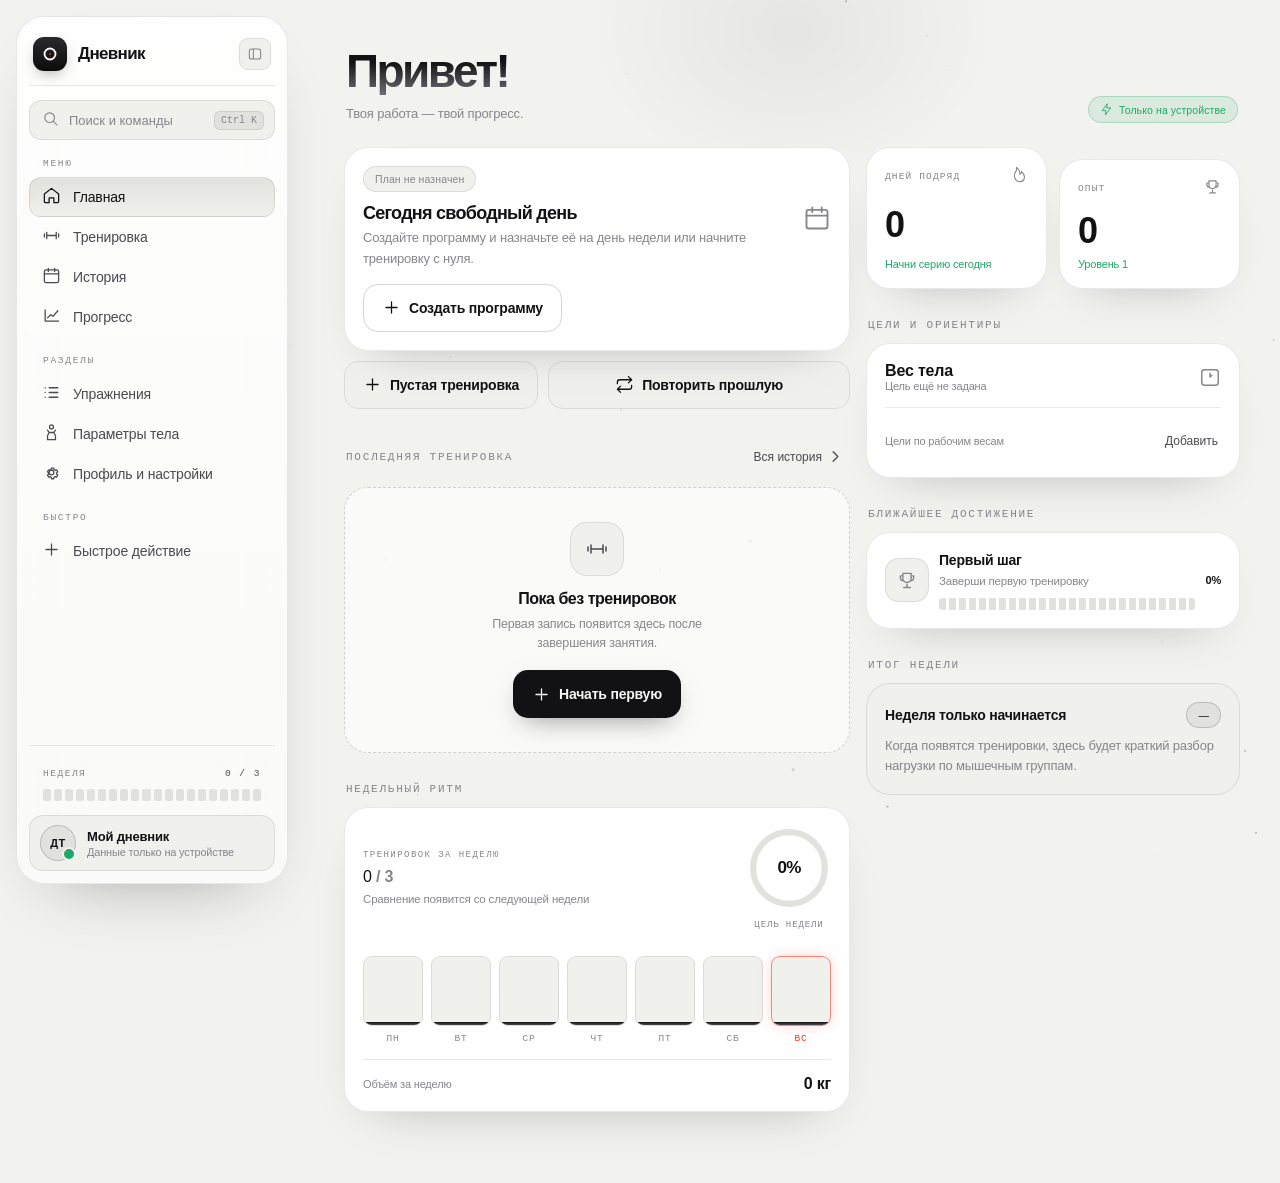
==== commit 1959ef73: "feat: add copyable AI coach program prompt" ====
--- a/index.html
+++ b/index.html
@@ -87,6 +87,6 @@
   <script src="./js/xlsx.js"></script>
   <script src="./js/backup.js"></script>
   <script src="./js/shell.js?v=2.0.0"></script>
-  <script src="./js/app.js?v=2.0.0"></script>
+  <script src="./js/app.js?v=2.0.1"></script>
 </body>
 </html>
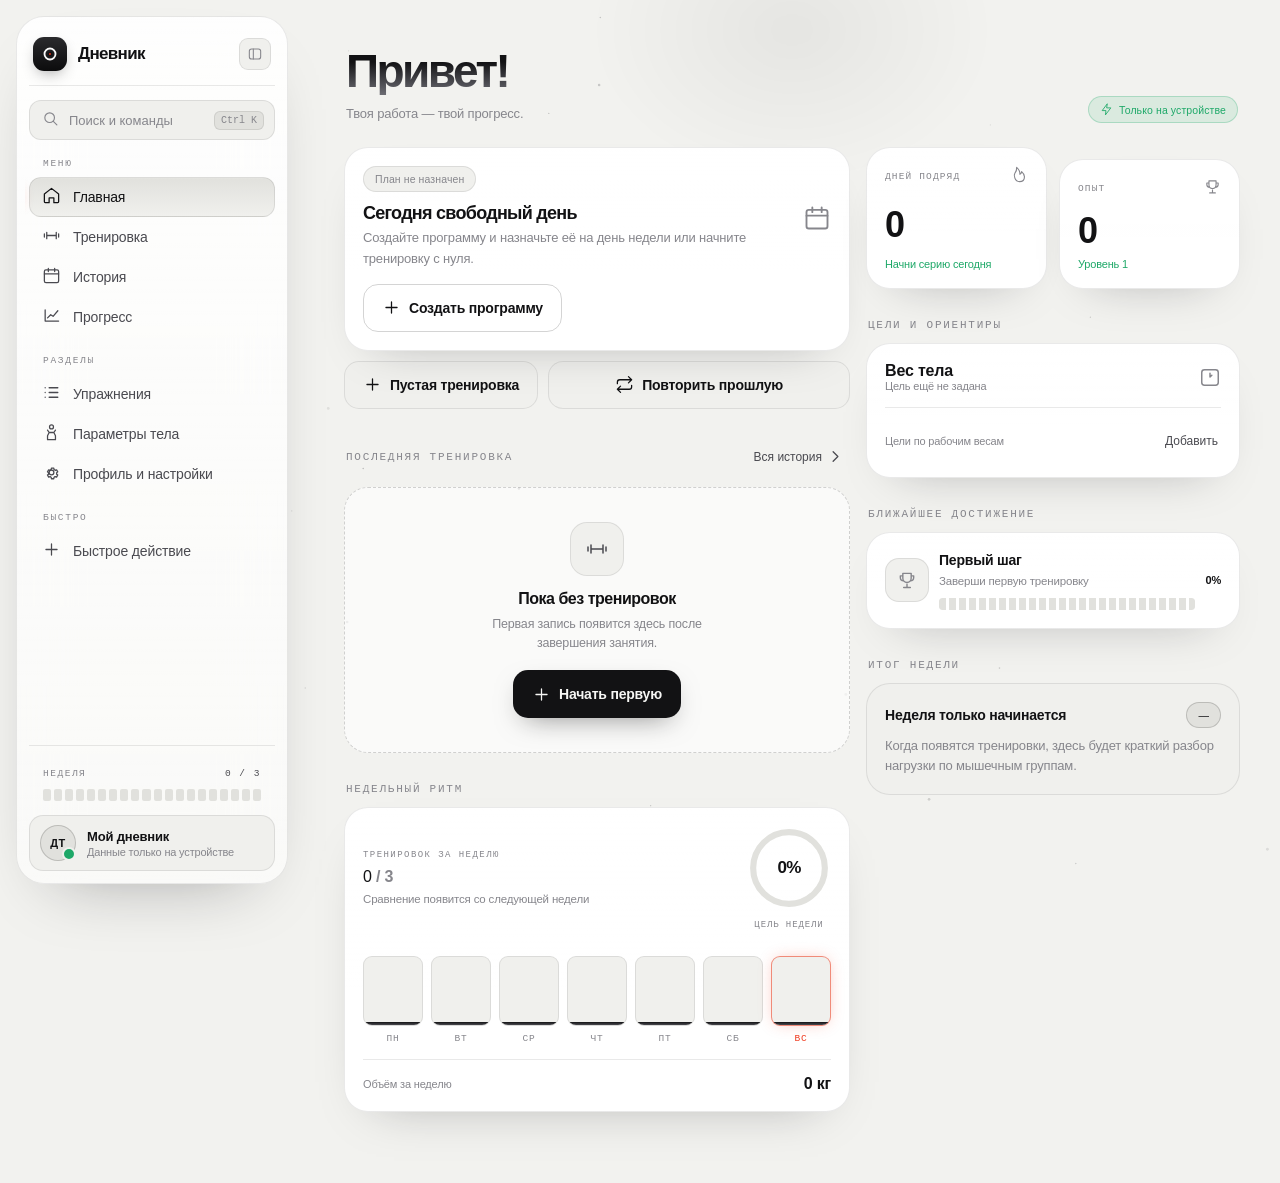
==== commit 246f811f: "feat: load optional website analytics" ====
--- a/index.html
+++ b/index.html
@@ -87,6 +87,8 @@
   <script src="./js/xlsx.js"></script>
   <script src="./js/backup.js"></script>
   <script src="./js/shell.js?v=2.0.0"></script>
-  <script src="./js/app.js?v=2.0.1"></script>
+  <script src="./js/app.js?v=2.0.2"></script>
+  <script src="./js/analytics-config.js?v=2.0.2" defer></script>
+  <script src="./js/analytics.js?v=2.0.2" defer></script>
 </body>
 </html>
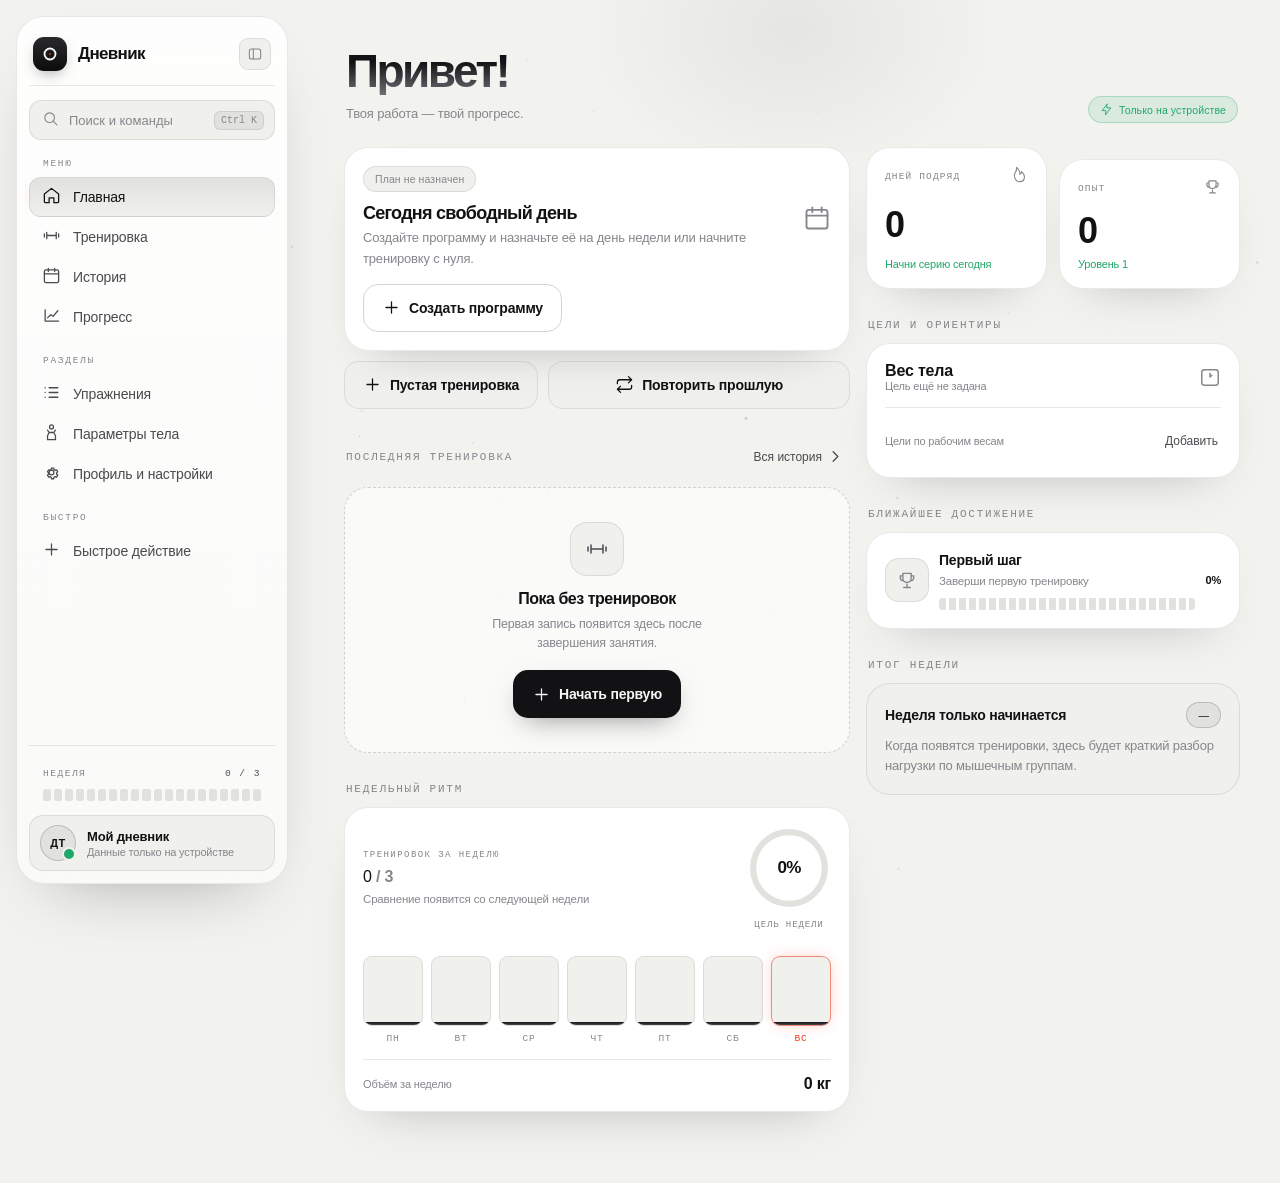
==== commit 73139c0b: "chore: refresh browser app icon links" ====
--- a/index.html
+++ b/index.html
@@ -14,9 +14,9 @@
   <meta property="og:description" content="Офлайн-дневник тренировок с историей, замерами и аналитикой.">
   <meta property="og:type" content="website">
   <title>Тренировки — личный дневник</title>
-  <link rel="manifest" href="./manifest.webmanifest">
-  <link rel="icon" href="./icons/icon-192.svg" type="image/svg+xml">
-  <link rel="apple-touch-icon" href="./icons/apple-touch-icon.svg">
+  <link rel="manifest" href="./manifest.webmanifest?v=2.0.3">
+  <link rel="icon" href="./icons/icon-dark-192.svg?v=2.0.3" type="image/svg+xml">
+  <link rel="apple-touch-icon" href="./icons/apple-touch-icon.svg?v=2.0.3">
   <link rel="stylesheet" href="./css/styles.css">
 </head>
 <body>
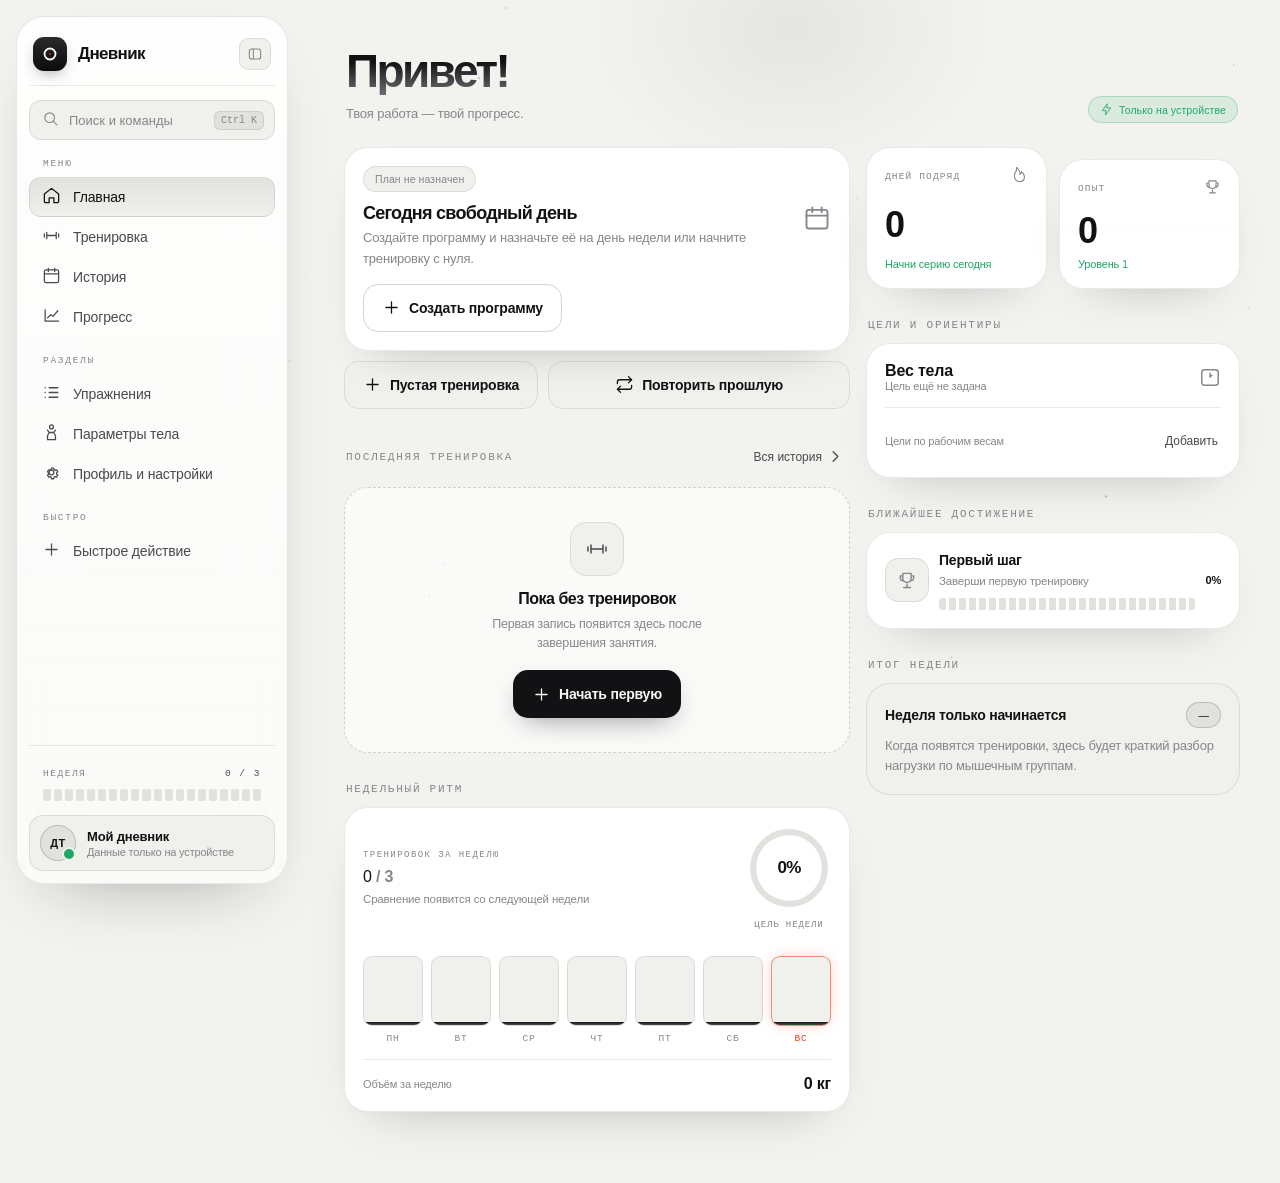
==== commit 71de124b: "chore: refresh flat app icon urls" ====
--- a/index.html
+++ b/index.html
@@ -14,9 +14,9 @@
   <meta property="og:description" content="Офлайн-дневник тренировок с историей, замерами и аналитикой.">
   <meta property="og:type" content="website">
   <title>Тренировки — личный дневник</title>
-  <link rel="manifest" href="./manifest.webmanifest?v=2.0.3">
-  <link rel="icon" href="./icons/icon-dark-192.svg?v=2.0.3" type="image/svg+xml">
-  <link rel="apple-touch-icon" href="./icons/apple-touch-icon.svg?v=2.0.3">
+  <link rel="manifest" href="./manifest.webmanifest?v=2.0.4">
+  <link rel="icon" href="./icons/icon-dark-192.svg?v=2.0.4" type="image/svg+xml">
+  <link rel="apple-touch-icon" href="./icons/apple-touch-icon.svg?v=2.0.4">
   <link rel="stylesheet" href="./css/styles.css">
 </head>
 <body>
